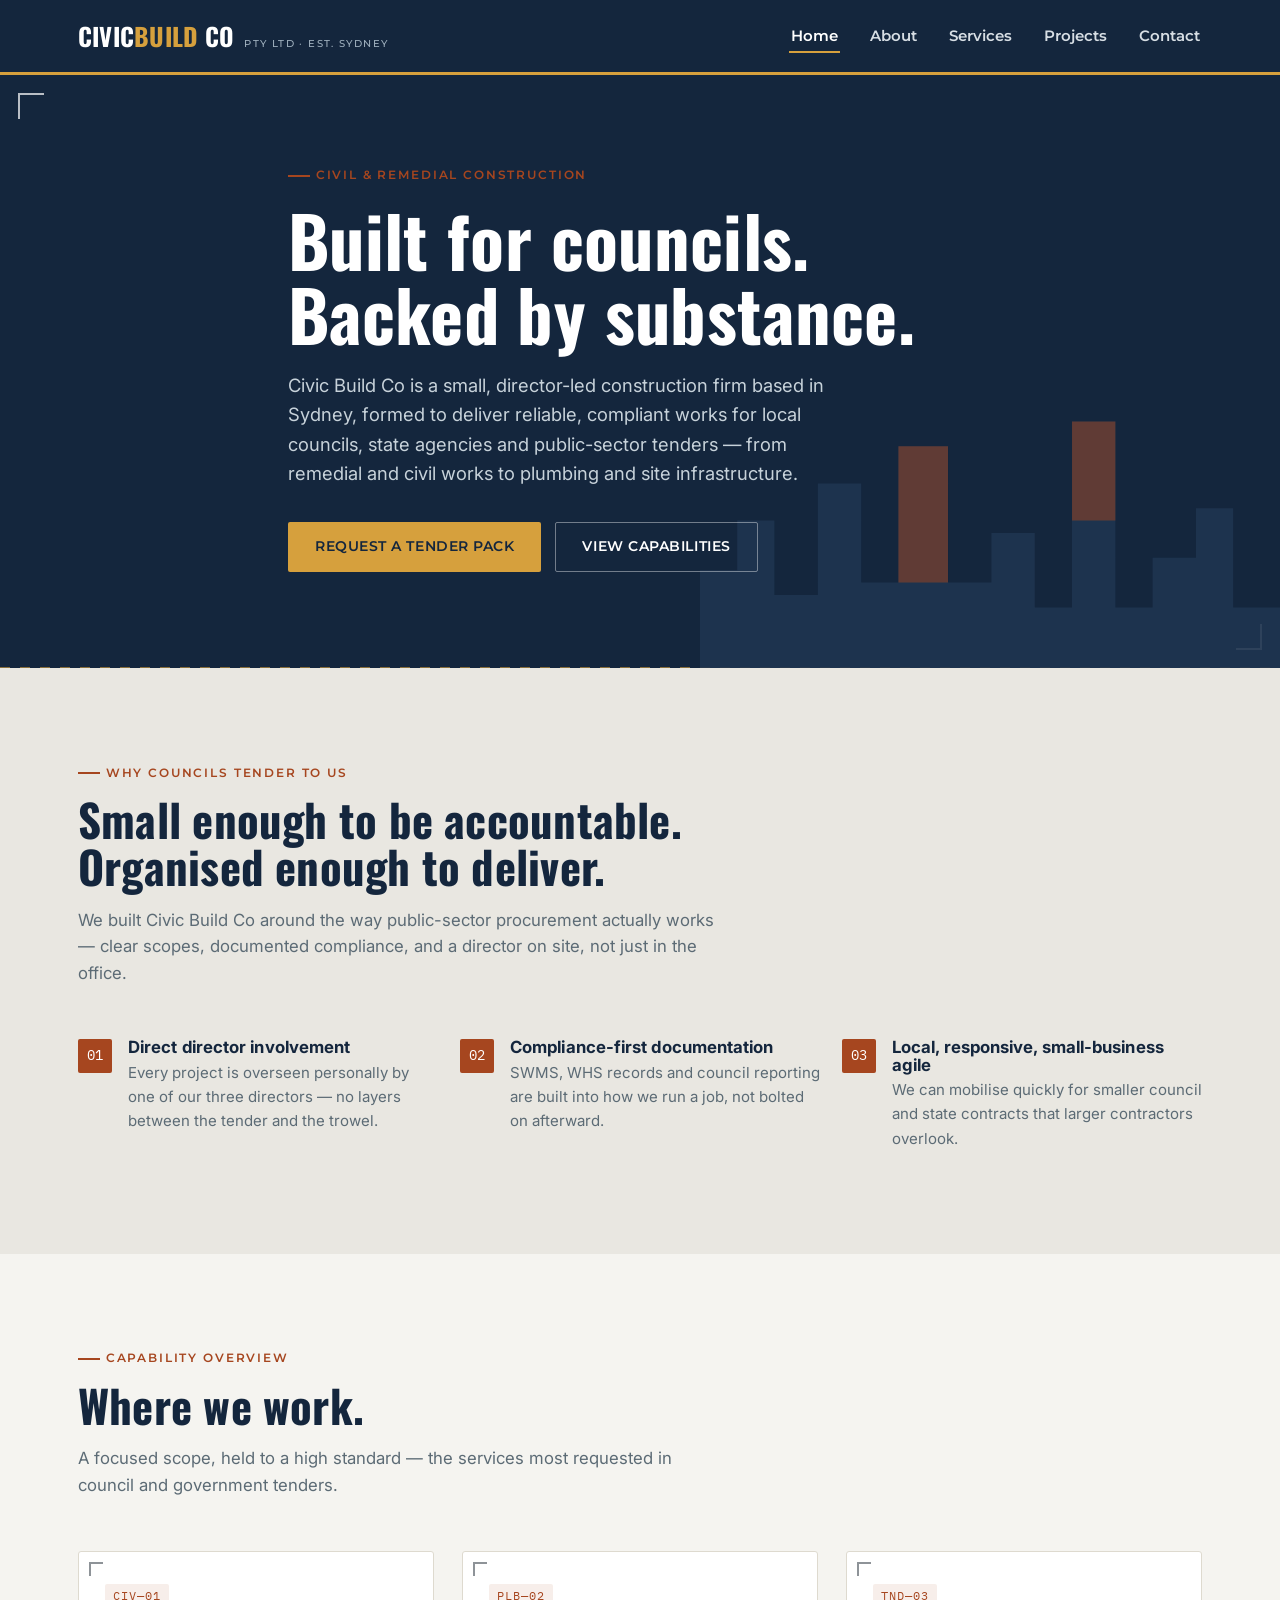
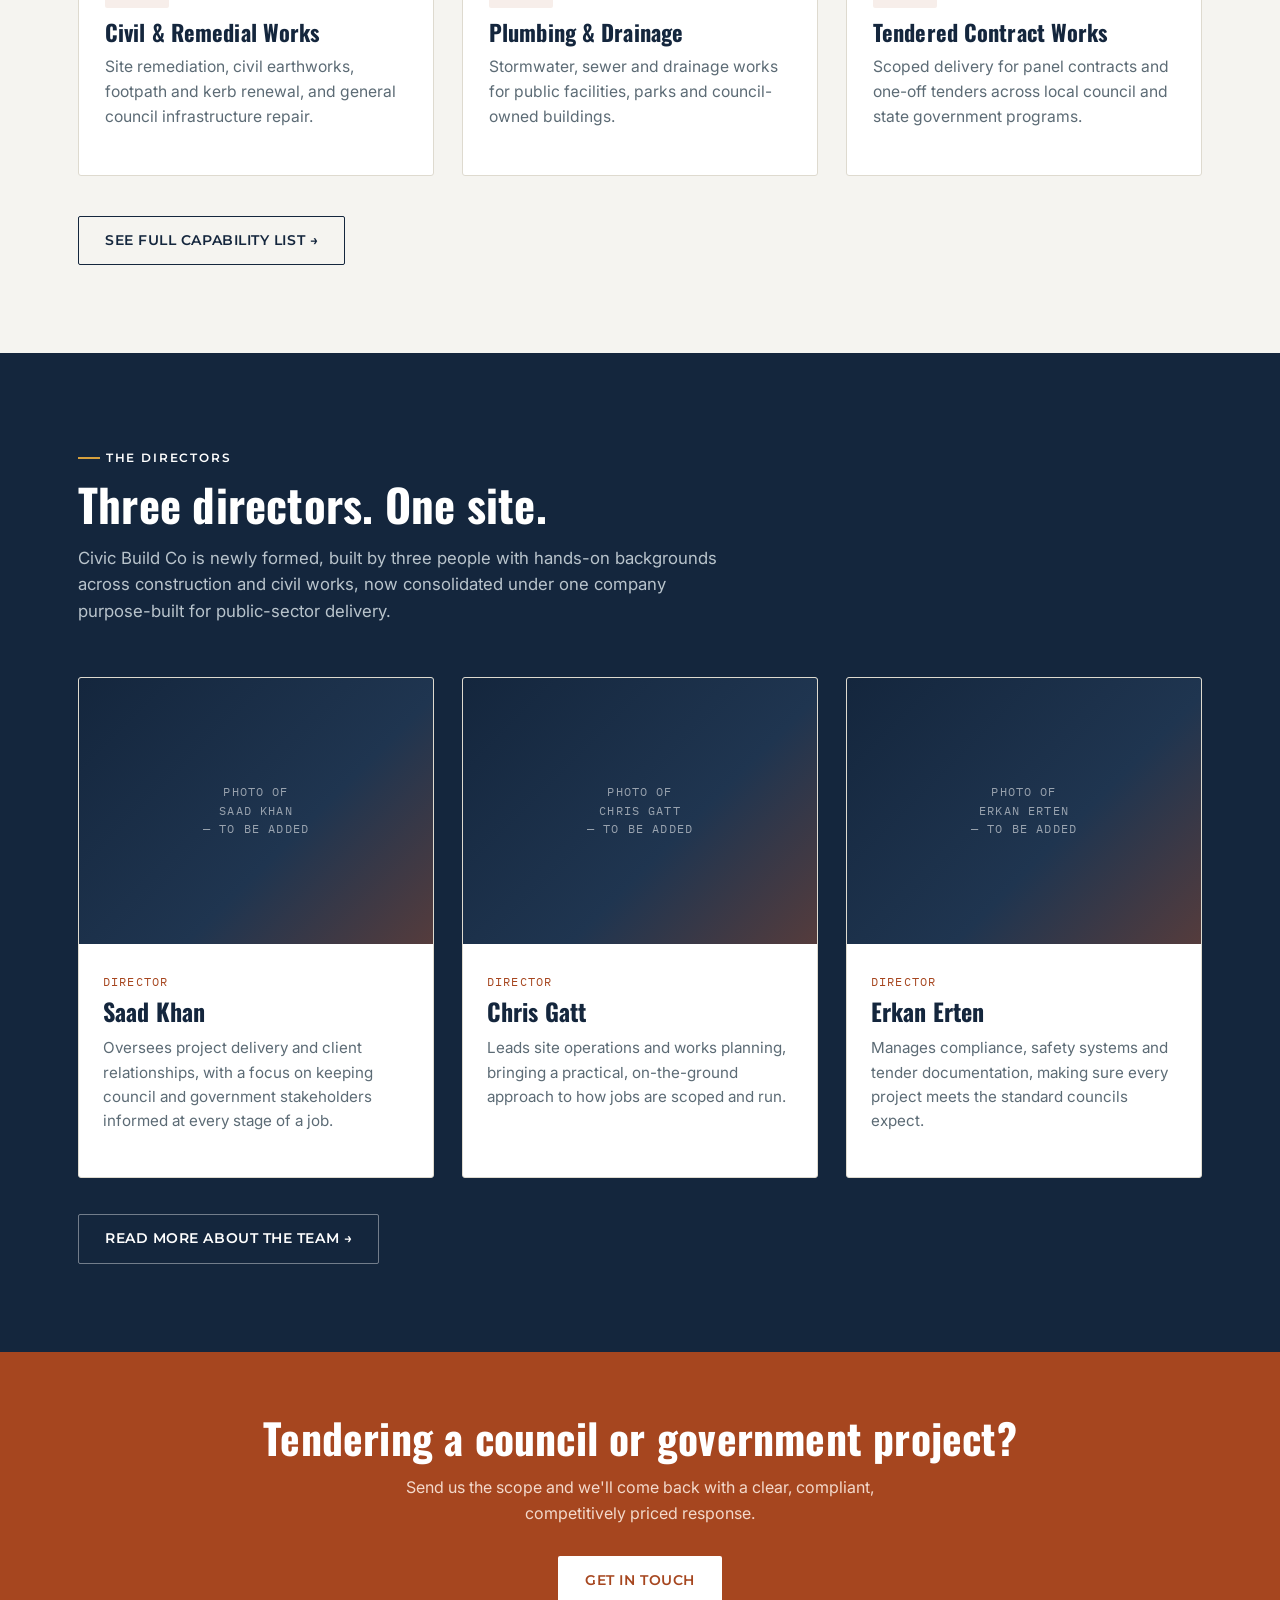
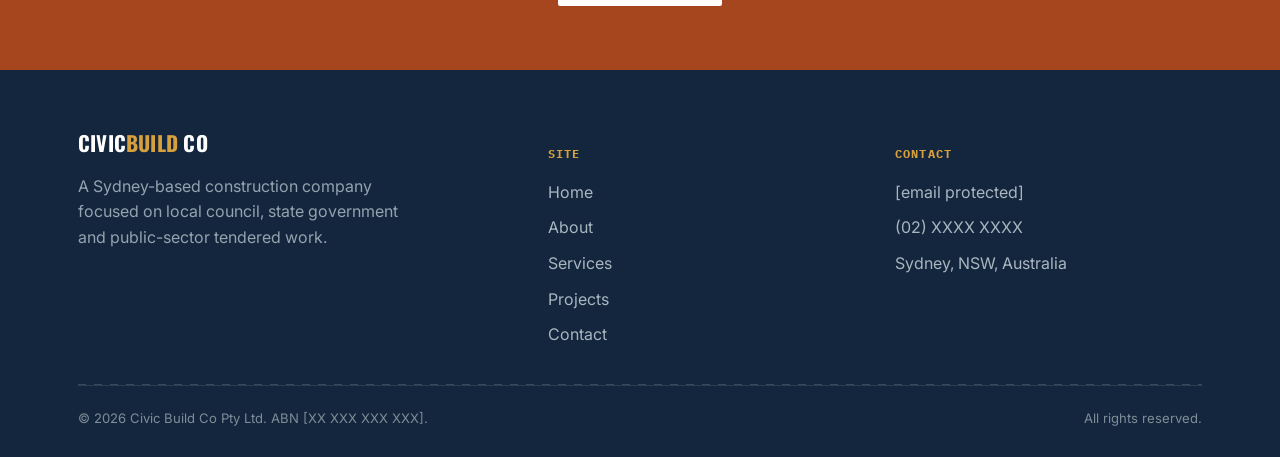
==== index.html @ bfa8e7fe "Add files via upload" ====
<!DOCTYPE html>
<html lang="en-AU">
<head>
<meta charset="UTF-8">
<meta name="viewport" content="width=device-width, initial-scale=1.0">
<title>Civic Build Co | Construction & Remedial Works for Local Councils</title>
<meta name="description" content="Civic Build Co Pty Ltd delivers construction, remedial and plumbing works for local councils, state government and public-sector tenders.">
<link rel="stylesheet" href="styles.css">
</head>
<body>
<a href="#main" class="skip-link">Skip to content</a>

<header class="site-header">
  <nav class="nav-inner">
    <a href="index.html" class="brand">
      <span class="brand-mark">CIVIC<span>BUILD</span> CO</span>
      <span class="brand-sub">Pty Ltd · Est. Sydney</span>
    </a>
    <button class="nav-toggle" aria-label="Toggle menu" aria-expanded="false">☰</button>
    <ul class="nav-links">
      <li><a href="index.html" class="active">Home</a></li>
      <li><a href="about.html">About</a></li>
      <li><a href="services.html">Services</a></li>
      <li><a href="projects.html">Projects</a></li>
      <li><a href="contact.html">Contact</a></li>
    </ul>
  </nav>
</header>

<main id="main">

  <section class="hero">
    <div class="regmark tl"></div>
    <div class="regmark br"></div>
    <svg class="skyline" viewBox="0 0 500 260" preserveAspectRatio="xMaxYMax meet" aria-hidden="true">
      <path d="M0,260 L0,180 L30,180 L30,140 L60,140 L60,200 L95,200 L95,110 L130,110 L130,190 L160,190 L160,80 L200,80 L200,190 L235,190 L235,150 L270,150 L270,210 L300,210 L300,60 L335,60 L335,210 L365,210 L365,170 L400,170 L400,130 L430,130 L430,210 L500,210 L500,260 Z"/>
      <path class="rust" d="M160,80 L200,80 L200,190 L160,190 Z"/>
      <path class="rust" d="M300,60 L335,60 L335,140 L300,140 Z"/>
    </svg>
    <div class="wrap hero-inner">
      <span class="eyebrow">Civil &amp; Remedial Construction</span>
      <h1>Built for councils.<br>Backed by substance.</h1>
      <p class="lede">Civic Build Co is a small, director-led construction firm based in Sydney, formed to deliver reliable, compliant works for local councils, state agencies and public-sector tenders — from remedial and civil works to plumbing and site infrastructure.</p>
      <div class="cta-row">
        <a href="contact.html" class="btn btn-amber">Request a tender pack</a>
        <a href="services.html" class="btn btn-outline">View capabilities</a>
      </div>
    </div>
  </section>

  <section>
    <div class="wrap">
      <div class="section-head">
        <span class="eyebrow">Why councils tender to us</span>
        <h2>Small enough to be accountable. Organised enough to deliver.</h2>
        <p>We built Civic Build Co around the way public-sector procurement actually works — clear scopes, documented compliance, and a director on site, not just in the office.</p>
      </div>
      <ul class="value-list grid grid-3" style="list-style:none;">
        <li>
          <span class="value-num">01</span>
          <div>
            <h4>Direct director involvement</h4>
            <p>Every project is overseen personally by one of our three directors — no layers between the tender and the trowel.</p>
          </div>
        </li>
        <li>
          <span class="value-num">02</span>
          <div>
            <h4>Compliance-first documentation</h4>
            <p>SWMS, WHS records and council reporting are built into how we run a job, not bolted on afterward.</p>
          </div>
        </li>
        <li>
          <span class="value-num">03</span>
          <div>
            <h4>Local, responsive, small-business agile</h4>
            <p>We can mobilise quickly for smaller council and state contracts that larger contractors overlook.</p>
          </div>
        </li>
      </ul>
    </div>
  </section>

  <section class="section-alt">
    <div class="wrap">
      <div class="section-head">
        <span class="eyebrow">Capability Overview</span>
        <h2>Where we work.</h2>
        <p>A focused scope, held to a high standard — the services most requested in council and government tenders.</p>
      </div>
      <div class="grid grid-3">
        <div class="card">
          <div class="regmark tl"></div>
          <span class="spec-tag">CIV—01</span>
          <h3>Civil &amp; Remedial Works</h3>
          <p>Site remediation, civil earthworks, footpath and kerb renewal, and general council infrastructure repair.</p>
        </div>
        <div class="card">
          <div class="regmark tl"></div>
          <span class="spec-tag">PLB—02</span>
          <h3>Plumbing &amp; Drainage</h3>
          <p>Stormwater, sewer and drainage works for public facilities, parks and council-owned buildings.</p>
        </div>
        <div class="card">
          <div class="regmark tl"></div>
          <span class="spec-tag">TND—03</span>
          <h3>Tendered Contract Works</h3>
          <p>Scoped delivery for panel contracts and one-off tenders across local council and state government programs.</p>
        </div>
      </div>
      <div style="margin-top:40px;">
        <a href="services.html" class="btn btn-ink">See full capability list →</a>
      </div>
    </div>
  </section>

  <section class="section-ink">
    <div class="wrap">
      <div class="section-head">
        <span class="eyebrow">The Directors</span>
        <h2>Three directors. One site.</h2>
        <p>Civic Build Co is newly formed, built by three people with hands-on backgrounds across construction and civil works, now consolidated under one company purpose-built for public-sector delivery.</p>
      </div>
      <div class="grid grid-3">
        <div class="director">
          <div class="director-photo">Photo of<br>Saad Khan<br>— to be added</div>
          <div class="director-body">
            <span class="role">Director</span>
            <h3>Saad Khan</h3>
            <p>Oversees project delivery and client relationships, with a focus on keeping council and government stakeholders informed at every stage of a job.</p>
          </div>
        </div>
        <div class="director">
          <div class="director-photo">Photo of<br>Chris Gatt<br>— to be added</div>
          <div class="director-body">
            <span class="role">Director</span>
            <h3>Chris Gatt</h3>
            <p>Leads site operations and works planning, bringing a practical, on-the-ground approach to how jobs are scoped and run.</p>
          </div>
        </div>
        <div class="director">
          <div class="director-photo">Photo of<br>Erkan Erten<br>— to be added</div>
          <div class="director-body">
            <span class="role">Director</span>
            <h3>Erkan Erten</h3>
            <p>Manages compliance, safety systems and tender documentation, making sure every project meets the standard councils expect.</p>
          </div>
        </div>
      </div>
      <div style="margin-top:36px;">
        <a href="about.html" class="btn btn-outline">Read more about the team →</a>
      </div>
    </div>
  </section>

  <section class="cta-band">
    <div class="wrap">
      <h2>Tendering a council or government project?</h2>
      <p>Send us the scope and we'll come back with a clear, compliant, competitively priced response.</p>
      <div class="cta-row">
        <a href="contact.html" class="btn btn-amber" style="background:var(--white); color:var(--rust);">Get in touch</a>
      </div>
    </div>
  </section>

</main>

<footer>
  <div class="wrap">
    <div class="footer-grid">
      <div>
        <span class="brand-mark" style="font-size:1.3rem;">CIVIC<span>BUILD</span> CO</span>
        <p style="margin-top:14px; max-width:320px; color:#93A3AF;">A Sydney-based construction company focused on local council, state government and public-sector tendered work.</p>
      </div>
      <div>
        <h5>Site</h5>
        <ul>
          <li><a href="index.html">Home</a></li>
          <li><a href="about.html">About</a></li>
          <li><a href="services.html">Services</a></li>
          <li><a href="projects.html">Projects</a></li>
          <li><a href="contact.html">Contact</a></li>
        </ul>
      </div>
      <div>
        <h5>Contact</h5>
        <ul>
          <li>[email protected]</li>
          <li>(02) XXXX XXXX</li>
          <li>Sydney, NSW, Australia</li>
        </ul>
      </div>
    </div>
    <hr class="dashline">
    <div class="footer-bottom">
      <span>© 2026 Civic Build Co Pty Ltd. ABN [XX XXX XXX XXX].</span>
      <span>All rights reserved.</span>
    </div>
  </div>
</footer>

<script src="script.js"></script>
</body>
</html>
---- styles.css ----
/* ============================================================
   CIVIC BUILD CO — Design tokens
   Palette: Ink Navy / Concrete / Brick Rust / Survey Amber / Steel
   Display: Oswald (condensed, industrial, civic-signage feel)
   Nav / labels: Montserrat (geometric structure for wayfinding elements)
   Body: Inter (clean, highly legible for long-form council/tender copy)
   Utility: IBM Plex Mono (spec / tender reference codes)
   ============================================================ */

@import url('https://fonts.googleapis.com/css2?family=Oswald:wght@500;600;700&family=Montserrat:wght@500;600;700&family=Inter:wght@400;500;600&family=IBM+Plex+Mono:wght@500;600&display=swap');

:root{
  --ink:        #14263D;   /* primary navy - nav, headers, footer */
  --ink-2:      #1F3550;   /* lighter navy for panels */
  --concrete:   #E9E7E1;   /* page background - warm grey concrete */
  --concrete-2: #F5F4F0;   /* card background, lighter */
  --rust:       #A6461F;   /* brick / heritage accent */
  --amber:      #D6A03D;   /* survey amber - CTA / highlight */
  --steel:      #5C6B75;   /* secondary text, rules */
  --charcoal:   #1F2A33;   /* body text */
  --white:      #FFFFFF;

  --display: 'Oswald', sans-serif;
  --label:   'Montserrat', sans-serif;
  --body:    'Inter', sans-serif;
  --mono:    'IBM Plex Mono', monospace;

  --max: 1180px;
}

*{ box-sizing: border-box; }
html{ scroll-behavior: smooth; }

body{
  margin:0;
  background: var(--concrete);
  color: var(--charcoal);
  font-family: var(--body);
  font-size: 16px;
  line-height: 1.6;
  -webkit-font-smoothing: antialiased;
}

img{ max-width:100%; display:block; }
a{ color: inherit; text-decoration:none; }

h1,h2,h3,h4{
  font-family: var(--display);
  font-weight: 700;
  letter-spacing: 0.005em;
  line-height: 1.05;
  margin: 0;
  color: var(--ink);
}

.eyebrow{
  font-family: var(--label);
  font-weight: 600;
  font-size: 0.72rem;
  letter-spacing: 0.16em;
  text-transform: uppercase;
  color: var(--rust);
  display: inline-flex;
  align-items: center;
  gap: 0.5em;
}
.eyebrow::before{
  content:"";
  width: 22px;
  height: 2px;
  background: var(--rust);
  display:inline-block;
}

.wrap{
  max-width: var(--max);
  margin: 0 auto;
  padding: 0 28px;
}

/* ---------- header / nav ---------- */
.site-header{
  background: var(--ink);
  position: sticky;
  top: 0;
  z-index: 50;
  border-bottom: 3px solid var(--amber);
}
.nav-inner{
  max-width: var(--max);
  margin: 0 auto;
  padding: 16px 28px;
  display:flex;
  align-items:center;
  justify-content:space-between;
  gap: 20px;
}
.brand{
  display:flex;
  align-items:baseline;
  gap: 10px;
  color: var(--white);
}
.brand-mark{
  font-family: var(--display);
  font-weight: 700;
  font-size: 1.55rem;
  letter-spacing: 0.01em;
  color: var(--white);
}
.brand-mark span{ color: var(--amber); }
.brand-sub{
  font-family: var(--label);
  font-weight: 500;
  font-size: 0.62rem;
  letter-spacing: 0.14em;
  text-transform: uppercase;
  color: #9FB0BE;
  display:none;
}
@media (min-width: 640px){ .brand-sub{ display:inline; } }

.nav-links{
  display:flex;
  gap: 28px;
  list-style:none;
  margin:0; padding:0;
}
.nav-links a{
  font-family: var(--label);
  color: #D7DEE4;
  font-weight: 600;
  font-size: 0.92rem;
  padding: 6px 2px;
  border-bottom: 2px solid transparent;
  transition: color .15s ease, border-color .15s ease;
}
.nav-links a:hover, .nav-links a.active{
  color: var(--white);
  border-bottom-color: var(--amber);
}
.nav-toggle{ display:none; }

@media (max-width: 760px){
  .nav-links{
    position:absolute;
    top: 100%; left:0; right:0;
    background: var(--ink);
    flex-direction:column;
    padding: 8px 28px 20px;
    gap: 14px;
    display:none;
    border-bottom: 3px solid var(--amber);
  }
  .nav-links.open{ display:flex; }
  .nav-toggle{
    display:inline-flex;
    background:none;
    border: 1px solid #3A5066;
    color: var(--white);
    padding: 8px 12px;
    font-size: 1.1rem;
    cursor:pointer;
    border-radius: 3px;
  }
}

/* ---------- hero ---------- */
.hero{
  position:relative;
  background: var(--ink);
  color: var(--white);
  overflow:hidden;
  padding: 84px 0 96px;
}
.hero::after{
  /* dashed survey line motif */
  content:"";
  position:absolute;
  left:0; right:0; bottom:0;
  height: 1px;
  background-image: linear-gradient(90deg, rgba(214,160,61,0.6) 0 10px, transparent 10px 20px);
  background-size: 20px 1px;
}
.hero-inner{
  position:relative;
  z-index:2;
  max-width: 760px;
}
.hero h1{
  color: var(--white);
  font-size: clamp(2.6rem, 6vw, 4.4rem);
  margin-top: 18px;
}
.hero p.lede{
  font-size: 1.15rem;
  color: #C7D2DA;
  max-width: 560px;
  margin-top: 20px;
}
.hero .cta-row{
  display:flex;
  gap:14px;
  flex-wrap:wrap;
  margin-top: 34px;
}

/* skyline silhouette graphic */
.skyline{
  position:absolute;
  right: -40px; bottom: -1px;
  opacity: 0.9;
  width: min(52vw, 620px);
  z-index:1;
}
.skyline path{ fill: var(--ink-2); }
.skyline .rust{ fill: var(--rust); opacity:0.55; }

/* corner registration marks - signature element */
.regmark{
  position:absolute;
  width: 26px; height:26px;
  border-color: var(--amber);
  opacity:0.7;
}
.regmark.tl{ top:18px; left:18px; border-top:2px solid; border-left:2px solid; }
.regmark.br{ bottom:18px; right:18px; border-bottom:2px solid; border-right:2px solid; }

/* ---------- buttons ---------- */
.btn{
  display:inline-flex;
  align-items:center;
  gap:8px;
  padding: 13px 26px;
  font-family: var(--label);
  font-weight: 600;
  font-size: 0.85rem;
  letter-spacing: 0.04em;
  text-transform: uppercase;
  border-radius: 2px;
  border: 1px solid transparent;
  cursor:pointer;
  transition: transform .12s ease, background .15s ease, color .15s ease;
}
.btn:hover{ transform: translateY(-1px); }
.btn-amber{ background: var(--amber); color: var(--ink); font-weight:600; }
.btn-amber:hover{ background:#E4B155; }
.btn-outline{ border-color: rgba(255,255,255,0.4); color: var(--white); }
.btn-outline:hover{ border-color: var(--white); }
.btn-ink{ border-color: var(--ink); color: var(--ink); }
.btn-ink:hover{ background: var(--ink); color: var(--white); }

/* ---------- sections ---------- */
section{ padding: 88px 0; position:relative; }
.section-alt{ background: var(--concrete-2); }
.section-ink{ background: var(--ink); color: var(--white); }
.section-ink h2, .section-ink .eyebrow{ color: var(--white); }
.section-ink .eyebrow::before{ background: var(--amber); }

.section-head{ max-width: 640px; margin-bottom: 52px; }
.section-head h2{ font-size: clamp(2rem, 4vw, 2.8rem); margin-top: 14px; }
.section-head p{ color: var(--steel); margin-top: 16px; font-size: 1.05rem; }
.section-ink .section-head p{ color: #B9C4CC; }

/* spec tag - mono reference code, used because services genuinely map to tender/spec codes */
.spec-tag{
  font-family: var(--mono);
  font-size: 0.72rem;
  color: var(--rust);
  letter-spacing: 0.08em;
  background: rgba(166,70,31,0.09);
  padding: 3px 8px;
  border-radius: 2px;
  display:inline-block;
}
.section-ink .spec-tag{ background: rgba(214,160,61,0.14); color: var(--amber); }

/* grid */
.grid{ display:grid; gap: 28px; }
.grid-3{ grid-template-columns: repeat(3, 1fr); }
.grid-2{ grid-template-columns: repeat(2, 1fr); }
@media (max-width: 900px){ .grid-3{ grid-template-columns: 1fr 1fr; } }
@media (max-width: 640px){ .grid-3, .grid-2{ grid-template-columns: 1fr; } }

.card{
  background: var(--white);
  border: 1px solid #DEDACF;
  padding: 30px 26px;
  border-radius: 3px;
  position:relative;
}
.card h3{ font-size: 1.4rem; margin-top:12px; }
.card p{ color: var(--steel); margin-top:10px; font-size: 0.98rem; }
.card .regmark{ width:14px; height:14px; opacity:0.5; }
.card .regmark.tl{ top:10px; left:10px; }

/* directors */
.director{
  background: var(--white);
  border: 1px solid #DEDACF;
  padding: 0;
  overflow:hidden;
  border-radius: 3px;
}
.director-photo{
  aspect-ratio: 4/3;
  background: linear-gradient(135deg, var(--ink) 0%, var(--ink-2) 60%, var(--rust) 160%);
  display:flex;
  align-items:center;
  justify-content:center;
  color: rgba(255,255,255,0.55);
  font-family: var(--mono);
  font-size: 0.72rem;
  letter-spacing:0.1em;
  text-transform:uppercase;
  text-align:center;
  padding: 20px;
}
.director-body{ padding: 24px 24px 28px; }
.director-body .role{
  font-family: var(--mono);
  font-size: 0.72rem;
  letter-spacing:0.1em;
  text-transform:uppercase;
  color: var(--rust);
}
.director-body h3{ margin-top: 6px; font-size: 1.5rem; }
.director-body p{ color: var(--steel); margin-top:12px; font-size: 0.95rem; }

/* project placeholder frames */
.project-frame{
  aspect-ratio: 4/3;
  background: repeating-linear-gradient(135deg, #DAD6CB 0 2px, var(--concrete-2) 2px 14px);
  border: 1px dashed var(--steel);
  display:flex;
  flex-direction:column;
  align-items:center;
  justify-content:center;
  gap:6px;
  color: var(--steel);
  font-family: var(--mono);
  font-size: 0.72rem;
  letter-spacing:0.08em;
  text-transform:uppercase;
  text-align:center;
  padding: 16px;
}

/* divider with dashed survey line */
.dashline{
  border:0;
  height:1px;
  background-image: linear-gradient(90deg, rgba(92,107,117,0.5) 0 8px, transparent 8px 16px);
  background-size: 16px 1px;
  margin: 0;
}

/* value list */
.value-list{ list-style:none; margin:0; padding:0; display:grid; gap:22px; }
.value-list li{ display:flex; gap:16px; align-items:flex-start; }
.value-num{
  font-family: var(--mono);
  font-size: 0.85rem;
  color: var(--white);
  background: var(--rust);
  min-width: 34px; height:34px;
  border-radius: 2px;
  display:flex; align-items:center; justify-content:center;
  flex-shrink:0;
}
.value-list h4{ font-family: var(--body); font-weight:700; font-size:1.05rem; }
.value-list p{ color: var(--steel); font-size:0.94rem; margin-top:4px; }

/* CTA band */
.cta-band{
  background: var(--rust);
  color: var(--white);
  padding: 64px 0;
  text-align:center;
}
.cta-band h2{ color: var(--white); font-size: clamp(1.8rem, 4vw, 2.6rem); }
.cta-band p{ color: #F3D9CB; max-width: 560px; margin: 16px auto 0; }
.cta-band .cta-row{ justify-content:center; margin-top: 30px; }

/* forms */
.form-grid{ display:grid; gap:18px; grid-template-columns: 1fr 1fr; }
.form-grid .full{ grid-column: 1 / -1; }
@media (max-width:640px){ .form-grid{ grid-template-columns: 1fr; } }
label{
  font-family: var(--mono);
  font-size: 0.72rem;
  letter-spacing:0.08em;
  text-transform:uppercase;
  color: var(--steel);
  display:block;
  margin-bottom:8px;
}
input, textarea, select{
  width:100%;
  padding: 12px 14px;
  border: 1px solid #C9C4B6;
  background: var(--white);
  font-family: var(--body);
  font-size: 0.98rem;
  color: var(--charcoal);
  border-radius: 2px;
}
input:focus, textarea:focus, select:focus{
  outline: 2px solid var(--amber);
  outline-offset: 1px;
}
textarea{ resize: vertical; min-height: 130px; }

/* contact info blocks */
.info-block{ display:flex; gap:16px; align-items:flex-start; padding: 18px 0; }
.info-block + .info-block{ border-top: 1px solid #DEDACF; }
.info-block .label{ font-family:var(--mono); font-size:0.7rem; text-transform:uppercase; letter-spacing:0.08em; color:var(--rust); min-width:120px; }

/* footer */
footer{
  background: var(--ink);
  color: #A9B6C0;
  padding: 56px 0 28px;
}
.footer-grid{
  display:grid;
  grid-template-columns: 1.4fr 1fr 1fr;
  gap: 40px;
  padding-bottom: 36px;
}
@media (max-width:760px){ .footer-grid{ grid-template-columns: 1fr; gap:28px; } }
footer h5{
  font-family: var(--mono);
  font-size: 0.72rem;
  letter-spacing:0.1em;
  text-transform:uppercase;
  color: var(--amber);
  margin-bottom: 16px;
}
footer ul{ list-style:none; margin:0; padding:0; display:grid; gap:10px; }
footer a:hover{ color: var(--white); }
.footer-bottom{
  border-top: 1px solid #2A3E54;
  padding-top: 22px;
  display:flex;
  justify-content:space-between;
  flex-wrap:wrap;
  gap:10px;
  font-size: 0.82rem;
  color: #7E8D98;
}

/* skip link for accessibility */
.skip-link{
  position:absolute; left:-999px; top:auto;
  background:var(--amber); color:var(--ink); padding:10px 16px; z-index:100;
}
.skip-link:focus{ left: 12px; top:12px; }

@media (prefers-reduced-motion: reduce){
  *{ scroll-behavior: auto !important; transition:none !important; }
}
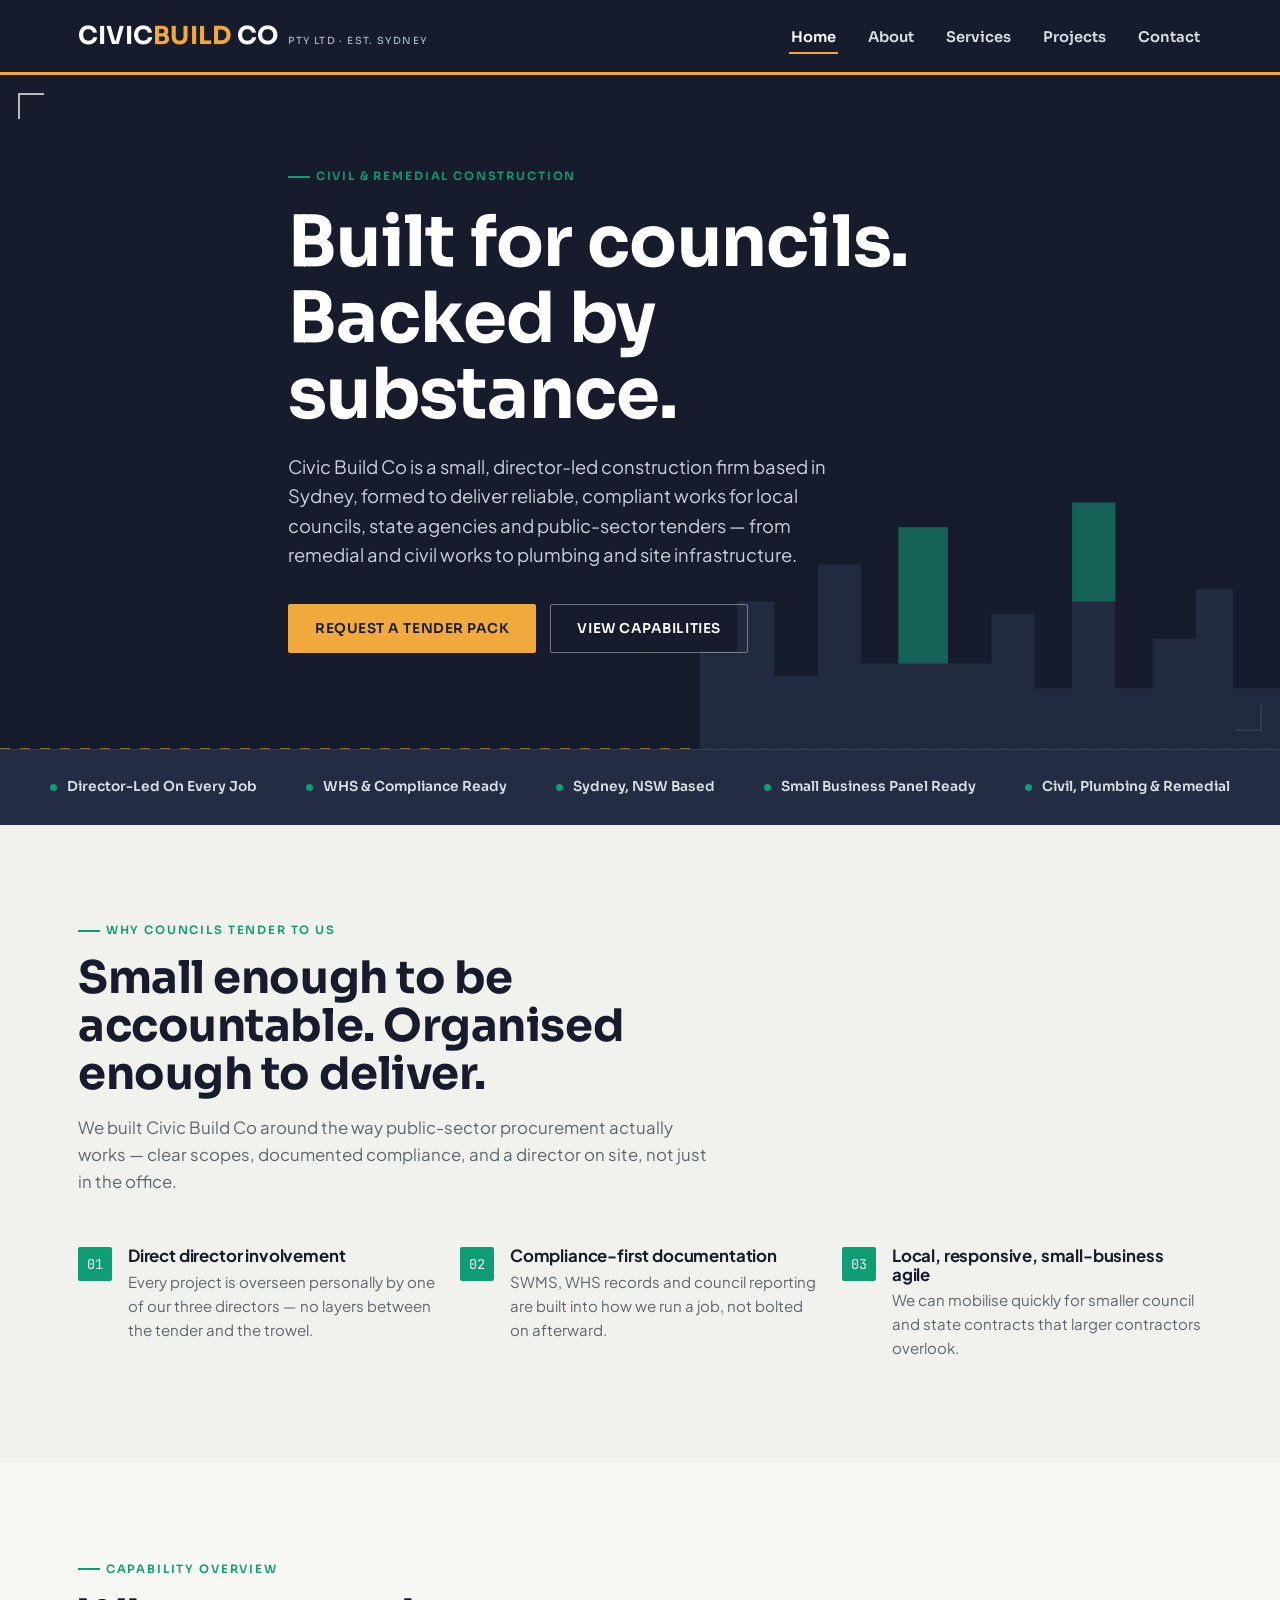
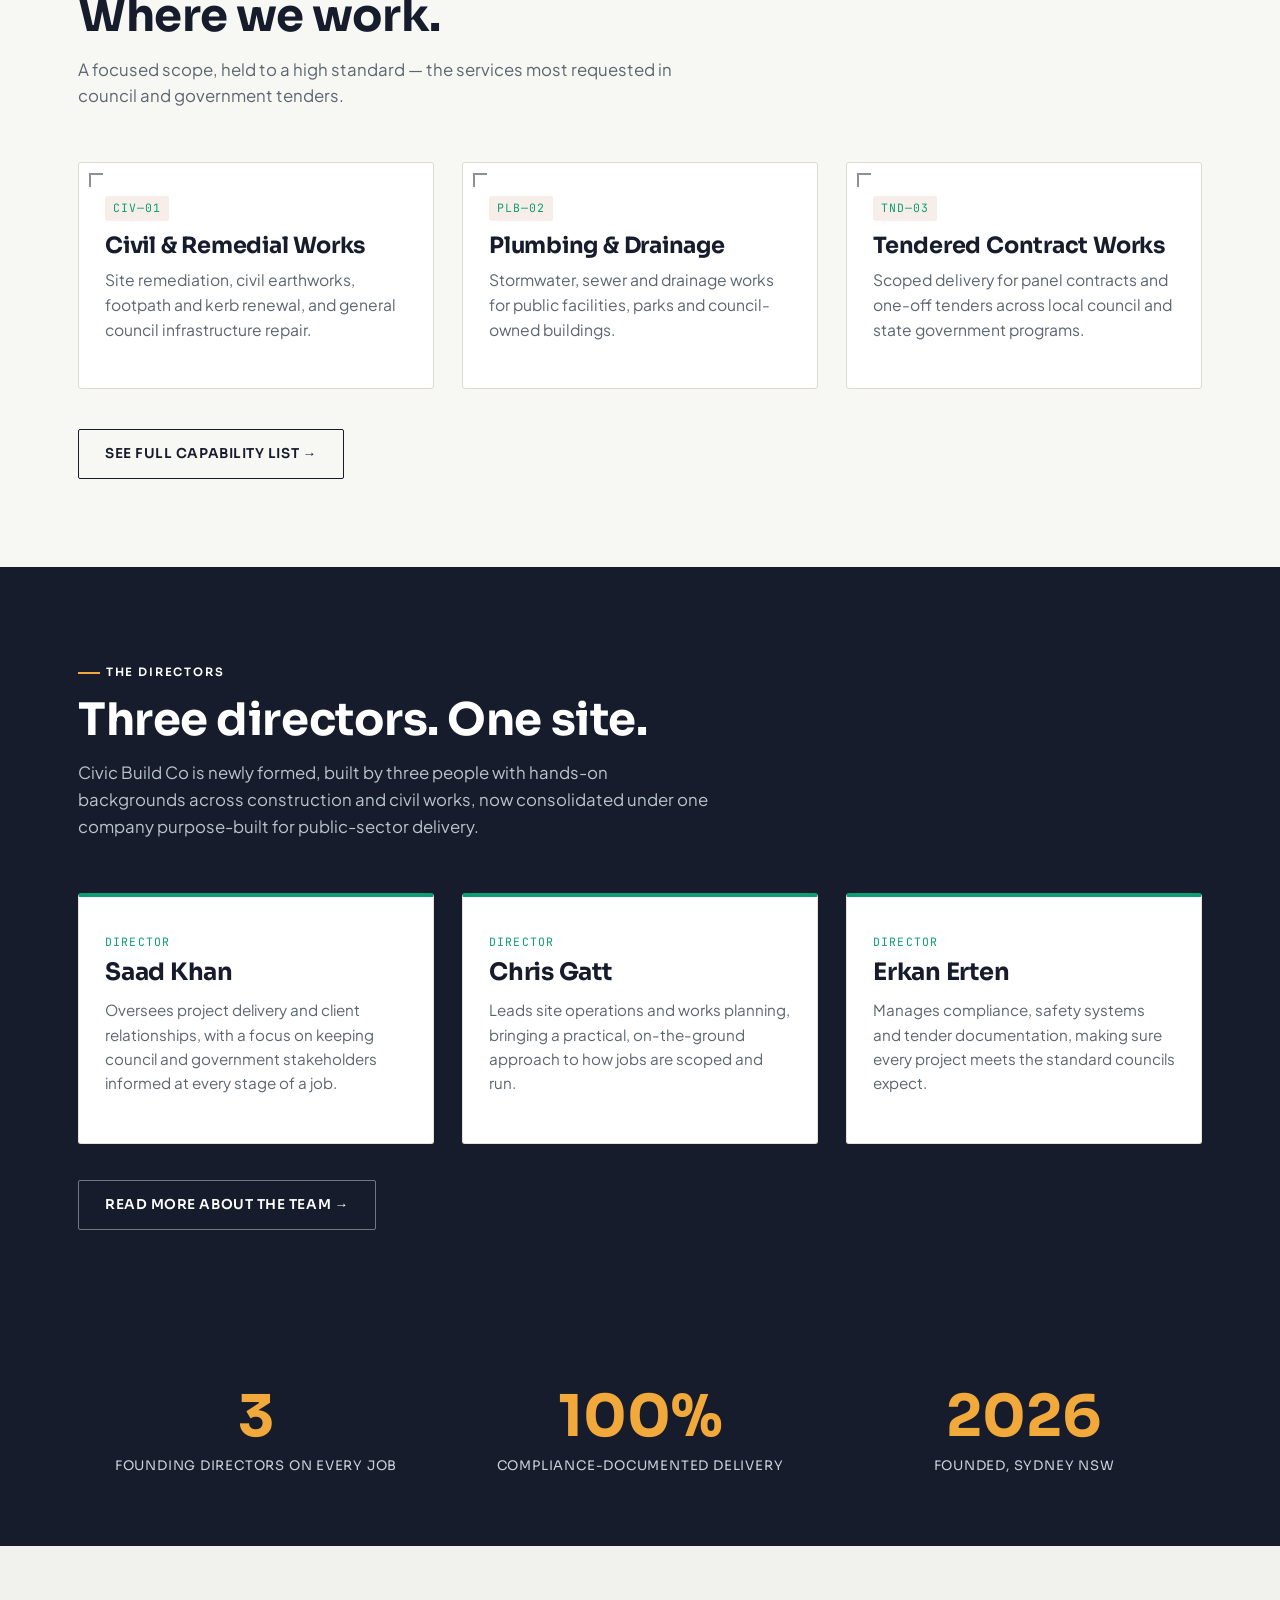
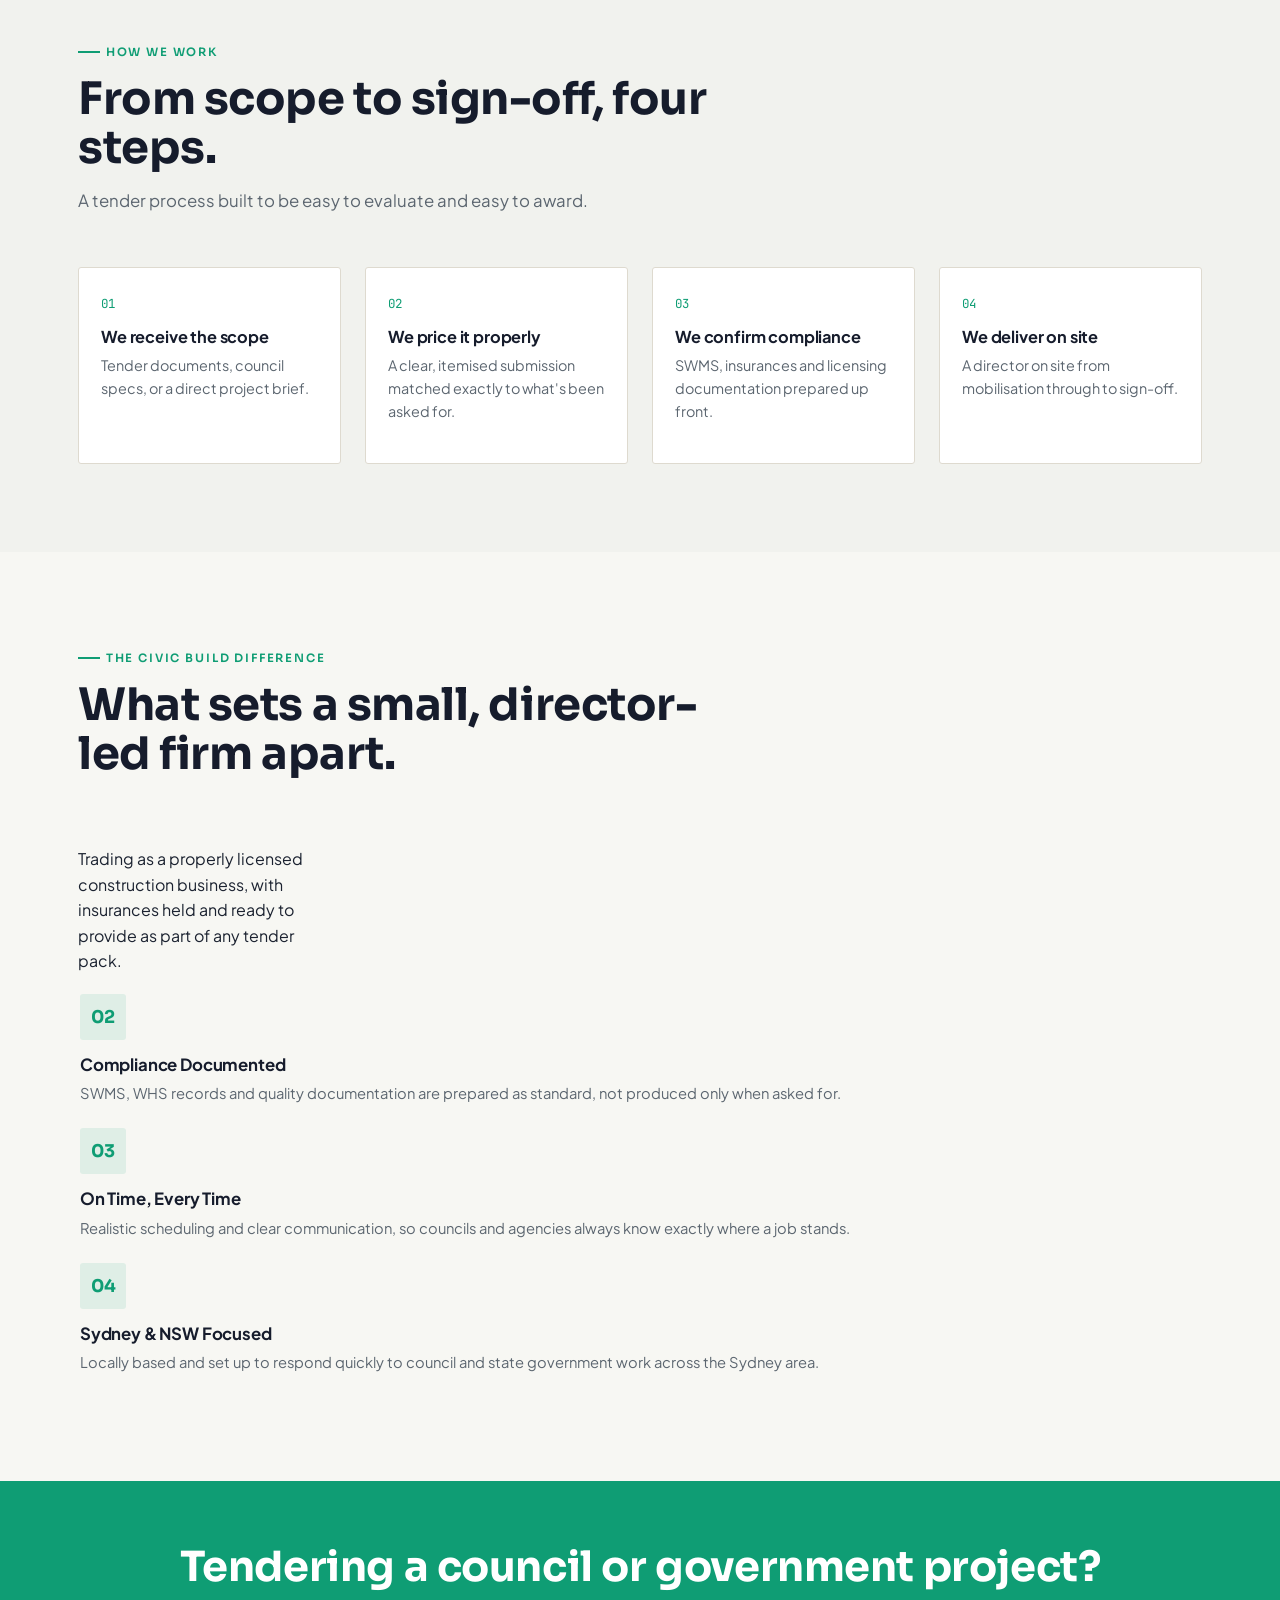
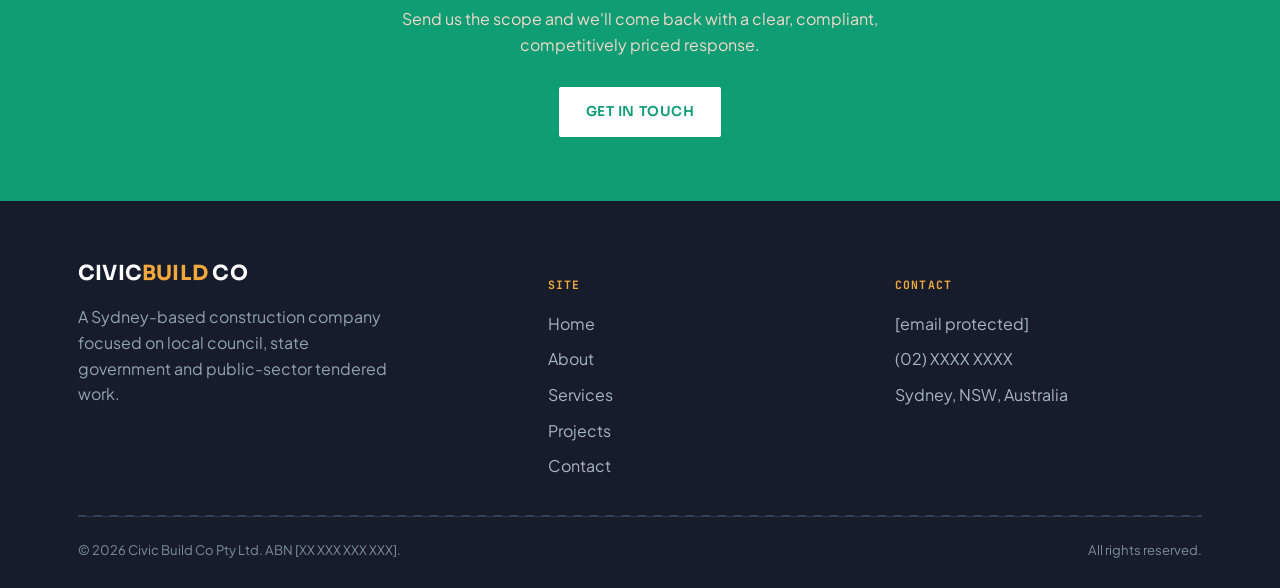
==== commit 9a9c9488: "Add files via upload" ====
--- a/index.html
+++ b/index.html
@@ -6,6 +6,7 @@
 <title>Civic Build Co | Construction & Remedial Works for Local Councils</title>
 <meta name="description" content="Civic Build Co Pty Ltd delivers construction, remedial and plumbing works for local councils, state government and public-sector tenders.">
 <link rel="stylesheet" href="styles.css">
+<noscript><style>.grid > *, .section-head, .cta-band .wrap, .info-block{opacity:1 !important; transform:none !important;}</style></noscript>
 </head>
 <body>
 <a href="#main" class="skip-link">Skip to content</a>
@@ -48,6 +49,16 @@
     </div>
   </section>
 
+  <div class="trust-strip">
+    <div class="wrap trust-row">
+      <span class="trust-item"><span class="dot"></span>Director-Led On Every Job</span>
+      <span class="trust-item"><span class="dot"></span>WHS &amp; Compliance Ready</span>
+      <span class="trust-item"><span class="dot"></span>Sydney, NSW Based</span>
+      <span class="trust-item"><span class="dot"></span>Small Business Panel Ready</span>
+      <span class="trust-item"><span class="dot"></span>Civil, Plumbing &amp; Remedial</span>
+    </div>
+  </div>
+
   <section>
     <div class="wrap">
       <div class="section-head">
@@ -123,7 +134,6 @@
       </div>
       <div class="grid grid-3">
         <div class="director">
-          <div class="director-photo">Photo of<br>Saad Khan<br>— to be added</div>
           <div class="director-body">
             <span class="role">Director</span>
             <h3>Saad Khan</h3>
@@ -131,7 +141,6 @@
           </div>
         </div>
         <div class="director">
-          <div class="director-photo">Photo of<br>Chris Gatt<br>— to be added</div>
           <div class="director-body">
             <span class="role">Director</span>
             <h3>Chris Gatt</h3>
@@ -139,7 +148,6 @@
           </div>
         </div>
         <div class="director">
-          <div class="director-photo">Photo of<br>Erkan Erten<br>— to be added</div>
           <div class="director-body">
             <span class="role">Director</span>
             <h3>Erkan Erten</h3>
@@ -149,6 +157,81 @@
       </div>
       <div style="margin-top:36px;">
         <a href="about.html" class="btn btn-outline">Read more about the team →</a>
+      </div>
+    </div>
+  </section>
+
+  <section class="section-ink" style="padding: 64px 0;">
+    <div class="wrap">
+      <div class="stat-row">
+        <div class="stat-card">
+          <div class="stat-number" data-count-to="3" data-suffix="">0</div>
+          <div class="stat-label">Founding Directors On Every Job</div>
+        </div>
+        <div class="stat-card">
+          <div class="stat-number" data-count-to="100" data-suffix="%">0%</div>
+          <div class="stat-label">Compliance-Documented Delivery</div>
+        </div>
+        <div class="stat-card">
+          <div class="stat-number" data-count-to="2026" data-suffix="">0</div>
+          <div class="stat-label">Founded, Sydney NSW</div>
+        </div>
+      </div>
+    </div>
+  </section>
+
+  <section>
+    <div class="wrap">
+      <div class="section-head">
+        <span class="eyebrow">How We Work</span>
+        <h2>From scope to sign-off, four steps.</h2>
+        <p>A tender process built to be easy to evaluate and easy to award.</p>
+      </div>
+      <div class="step-row">
+        <div class="step-card">
+          <h4>We receive the scope</h4>
+          <p>Tender documents, council specs, or a direct project brief.</p>
+        </div>
+        <div class="step-card">
+          <h4>We price it properly</h4>
+          <p>A clear, itemised submission matched exactly to what's been asked for.</p>
+        </div>
+        <div class="step-card">
+          <h4>We confirm compliance</h4>
+          <p>SWMS, insurances and licensing documentation prepared up front.</p>
+        </div>
+        <div class="step-card">
+          <h4>We deliver on site</h4>
+          <p>A director on site from mobilisation through to sign-off.</p>
+        </div>
+      </div>
+    </div>
+  </section>
+
+  <section class="section-alt">
+    <div class="wrap">
+      <div class="section-head">
+        <span class="eyebrow">The Civic Build Difference</span>
+        <h2>What sets a small, director-led firm apart.</h2>
+      </div>
+      <div class="difference-grid grid">
+          <p>Trading as a properly licensed construction business, with insurances held and ready to provide as part of any tender pack.</p>
+        </div>
+        <div class="difference-card">
+          <div class="icon">02</div>
+          <h4>Compliance Documented</h4>
+          <p>SWMS, WHS records and quality documentation are prepared as standard, not produced only when asked for.</p>
+        </div>
+        <div class="difference-card">
+          <div class="icon">03</div>
+          <h4>On Time, Every Time</h4>
+          <p>Realistic scheduling and clear communication, so councils and agencies always know exactly where a job stands.</p>
+        </div>
+        <div class="difference-card">
+          <div class="icon">04</div>
+          <h4>Sydney &amp; NSW Focused</h4>
+          <p>Locally based and set up to respond quickly to council and state government work across the Sydney area.</p>
+        </div>
       </div>
     </div>
   </section>
--- a/styles.css
+++ b/styles.css
@@ -1,29 +1,28 @@
 /* ============================================================
    CIVIC BUILD CO — Design tokens
-   Palette: Ink Navy / Concrete / Brick Rust / Survey Amber / Steel
-   Display: Oswald (condensed, industrial, civic-signage feel)
-   Nav / labels: Montserrat (geometric structure for wayfinding elements)
-   Body: Inter (clean, highly legible for long-form council/tender copy)
-   Utility: IBM Plex Mono (spec / tender reference codes)
+   Palette: Deep Indigo-Charcoal / Cool Concrete / Emerald / Amber / Steel
+   Display: Sora (contemporary geometric sans, confident headlines)
+   Body: Plus Jakarta Sans (warm, modern, highly legible)
+   Utility: JetBrains Mono (spec / tender reference codes)
    ============================================================ */
 
-@import url('https://fonts.googleapis.com/css2?family=Oswald:wght@500;600;700&family=Montserrat:wght@500;600;700&family=Inter:wght@400;500;600&family=IBM+Plex+Mono:wght@500;600&display=swap');
+@import url('https://fonts.googleapis.com/css2?family=Sora:wght@500;600;700;800&family=Plus+Jakarta+Sans:wght@400;500;600;700&family=JetBrains+Mono:wght@500;600&display=swap');
 
 :root{
-  --ink:        #14263D;   /* primary navy - nav, headers, footer */
-  --ink-2:      #1F3550;   /* lighter navy for panels */
-  --concrete:   #E9E7E1;   /* page background - warm grey concrete */
-  --concrete-2: #F5F4F0;   /* card background, lighter */
-  --rust:       #A6461F;   /* brick / heritage accent */
-  --amber:      #D6A03D;   /* survey amber - CTA / highlight */
-  --steel:      #5C6B75;   /* secondary text, rules */
-  --charcoal:   #1F2A33;   /* body text */
+  --ink:        #161C2C;   /* deep indigo-charcoal - nav, headers, footer */
+  --ink-2:      #232C42;   /* lighter panel tone */
+  --concrete:   #F1F2EE;   /* page background - cool light grey */
+  --concrete-2: #F7F7F3;   /* section-alt background */
+  --rust:       #0F9D74;   /* primary accent - emerald */
+  --amber:      #F2A93B;   /* secondary accent - warm amber, CTAs */
+  --steel:      #5C6670;   /* secondary text, rules */
+  --charcoal:   #1B2230;   /* body text */
   --white:      #FFFFFF;
 
-  --display: 'Oswald', sans-serif;
-  --label:   'Montserrat', sans-serif;
-  --body:    'Inter', sans-serif;
-  --mono:    'IBM Plex Mono', monospace;
+  --display: 'Sora', sans-serif;
+  --label:   'Sora', sans-serif;
+  --body:    'Plus Jakarta Sans', sans-serif;
+  --mono:    'JetBrains Mono', monospace;
 
   --max: 1180px;
 }
@@ -47,8 +46,8 @@
 h1,h2,h3,h4{
   font-family: var(--display);
   font-weight: 700;
-  letter-spacing: 0.005em;
-  line-height: 1.05;
+  letter-spacing: -0.01em;
+  line-height: 1.08;
   margin: 0;
   color: var(--ink);
 }
@@ -297,26 +296,12 @@
 /* directors */
 .director{
   background: var(--white);
-  border: 1px solid #DEDACF;
+  border: 1px solid #E2E2DC;
+  border-top: 4px solid var(--rust);
   padding: 0;
-  overflow:hidden;
   border-radius: 3px;
 }
-.director-photo{
-  aspect-ratio: 4/3;
-  background: linear-gradient(135deg, var(--ink) 0%, var(--ink-2) 60%, var(--rust) 160%);
-  display:flex;
-  align-items:center;
-  justify-content:center;
-  color: rgba(255,255,255,0.55);
-  font-family: var(--mono);
-  font-size: 0.72rem;
-  letter-spacing:0.1em;
-  text-transform:uppercase;
-  text-align:center;
-  padding: 20px;
-}
-.director-body{ padding: 24px 24px 28px; }
+.director-body{ padding: 30px 26px 32px; }
 .director-body .role{
   font-family: var(--mono);
   font-size: 0.72rem;
@@ -324,7 +309,7 @@
   text-transform:uppercase;
   color: var(--rust);
 }
-.director-body h3{ margin-top: 6px; font-size: 1.5rem; }
+.director-body h3{ margin-top: 8px; font-size: 1.5rem; }
 .director-body p{ color: var(--steel); margin-top:12px; font-size: 0.95rem; }
 
 /* project placeholder frames */
@@ -450,7 +435,165 @@
   color: #7E8D98;
 }
 
-/* skip link for accessibility */
+/* ---------- scroll reveal system ---------- */
+.grid > *, .section-head, .cta-band .wrap, .info-block{
+  opacity: 0;
+  transform: translateY(28px);
+  transition: opacity .7s cubic-bezier(.16,.84,.44,1), transform .7s cubic-bezier(.16,.84,.44,1);
+}
+.grid > *.is-visible, .section-head.is-visible, .cta-band .wrap.is-visible, .info-block.is-visible{
+  opacity: 1;
+  transform: none;
+}
+
+/* ---------- hero entrance (pure CSS, no JS dependency) ---------- */
+.hero-inner > *{
+  animation: heroIn .8s cubic-bezier(.16,.84,.44,1) both;
+}
+.hero-inner .eyebrow{ animation-delay: .05s; }
+.hero-inner h1{ animation-delay: .15s; }
+.hero-inner .lede{ animation-delay: .3s; }
+.hero-inner .cta-row{ animation-delay: .45s; }
+@keyframes heroIn{
+  from{ opacity:0; transform: translateY(20px); }
+  to{ opacity:1; transform: none; }
+}
+
+/* ---------- sticky header scroll state ---------- */
+.site-header{ transition: box-shadow .25s ease, padding .25s ease; }
+.site-header.is-scrolled{ box-shadow: 0 8px 24px rgba(0,0,0,0.18); }
+
+/* ---------- stat counters ---------- */
+.stat-row{ display:grid; grid-template-columns: repeat(3, 1fr); gap: 28px; }
+@media (max-width:760px){ .stat-row{ grid-template-columns: 1fr; } }
+.stat-card{ text-align:center; padding: 6px 10px; }
+.stat-number{
+  font-family: var(--display);
+  font-weight: 700;
+  font-size: clamp(2.6rem, 6vw, 3.6rem);
+  color: var(--amber);
+  line-height:1;
+}
+.stat-label{
+  font-family: var(--label);
+  font-size: 0.82rem;
+  letter-spacing: 0.06em;
+  text-transform: uppercase;
+  color: #C7D2DA;
+  margin-top: 10px;
+}
+
+/* ---------- process steps ---------- */
+.step-row{ display:grid; grid-template-columns: repeat(4, 1fr); gap: 24px; counter-reset: step; }
+@media (max-width:900px){ .step-row{ grid-template-columns: 1fr 1fr; } }
+@media (max-width:560px){ .step-row{ grid-template-columns: 1fr; } }
+.step-card{
+  background: var(--white);
+  border: 1px solid #DEDACF;
+  padding: 26px 22px;
+  border-radius: 3px;
+  position:relative;
+}
+.step-card::before{
+  counter-increment: step;
+  content: counter(step, decimal-leading-zero);
+  font-family: var(--mono);
+  font-size: 0.78rem;
+  color: var(--rust);
+  display:block;
+  margin-bottom: 14px;
+}
+.step-card h4{ font-family: var(--body); font-weight:700; font-size: 1.02rem; color: var(--ink); }
+.step-card p{ color: var(--steel); font-size: 0.9rem; margin-top: 8px; }
+
+@media (prefers-reduced-motion: reduce){
+  .grid > *, .section-head, .cta-band .wrap, .info-block, .hero-inner > *{
+    transition:none !important; animation:none !important; opacity:1 !important; transform:none !important;
+  }
+}
+/* ---------- trust strip ---------- */
+.trust-strip{
+  background: var(--ink-2);
+  border-top: 1px solid rgba(255,255,255,0.08);
+}
+.trust-row{
+  display:flex;
+  flex-wrap:wrap;
+  justify-content:space-between;
+  gap: 22px 32px;
+  padding: 26px 0;
+}
+.trust-item{
+  display:flex;
+  align-items:center;
+  gap: 10px;
+  color: #D7DEE4;
+  font-family: var(--label);
+  font-size: 0.86rem;
+  font-weight: 600;
+}
+.trust-item .dot{
+  width: 7px; height:7px;
+  border-radius: 50%;
+  background: var(--rust);
+  flex-shrink:0;
+}
+
+/* ---------- difference grid (4-col feature list) ---------- */
+.difference-grid{ display:grid; grid-template-columns: repeat(4, 1fr); gap: 26px; }
+@media (max-width:900px){ .difference-grid{ grid-template-columns: 1fr 1fr; } }
+@media (max-width:560px){ .difference-grid{ grid-template-columns: 1fr; } }
+.difference-card{ padding: 4px 2px; }
+.difference-card .icon{
+  width: 46px; height:46px;
+  border-radius: 3px;
+  background: rgba(15,157,116,0.1);
+  color: var(--rust);
+  display:flex; align-items:center; justify-content:center;
+  font-family: var(--display);
+  font-weight:700;
+  font-size: 1.1rem;
+  margin-bottom: 16px;
+}
+.difference-card h4{ font-family: var(--body); font-weight:700; font-size: 1.05rem; color: var(--ink); }
+.difference-card p{ color: var(--steel); font-size: 0.92rem; margin-top: 8px; }
+
+/* ---------- project filter tabs ---------- */
+.filter-tabs{
+  display:flex;
+  flex-wrap:wrap;
+  gap: 10px;
+  margin-bottom: 40px;
+}
+.filter-tab{
+  font-family: var(--label);
+  font-size: 0.84rem;
+  font-weight: 600;
+  padding: 9px 18px;
+  border: 1px solid #D7D4C8;
+  background: var(--white);
+  color: var(--steel);
+  border-radius: 999px;
+  cursor: pointer;
+  transition: background .15s ease, color .15s ease, border-color .15s ease;
+}
+.filter-tab:hover{ border-color: var(--rust); color: var(--rust); }
+.filter-tab.active{ background: var(--ink); border-color: var(--ink); color: var(--white); }
+.project-card{ transition: opacity .25s ease, transform .25s ease; }
+.project-card.is-hidden{ display:none; }
+.project-tag{
+  position:absolute;
+  top: 12px; left: 12px;
+  background: var(--ink);
+  color: var(--white);
+  font-family: var(--mono);
+  font-size: 0.65rem;
+  letter-spacing: 0.06em;
+  text-transform: uppercase;
+  padding: 4px 9px;
+  border-radius: 999px;
+}
+
 .skip-link{
   position:absolute; left:-999px; top:auto;
   background:var(--amber); color:var(--ink); padding:10px 16px; z-index:100;
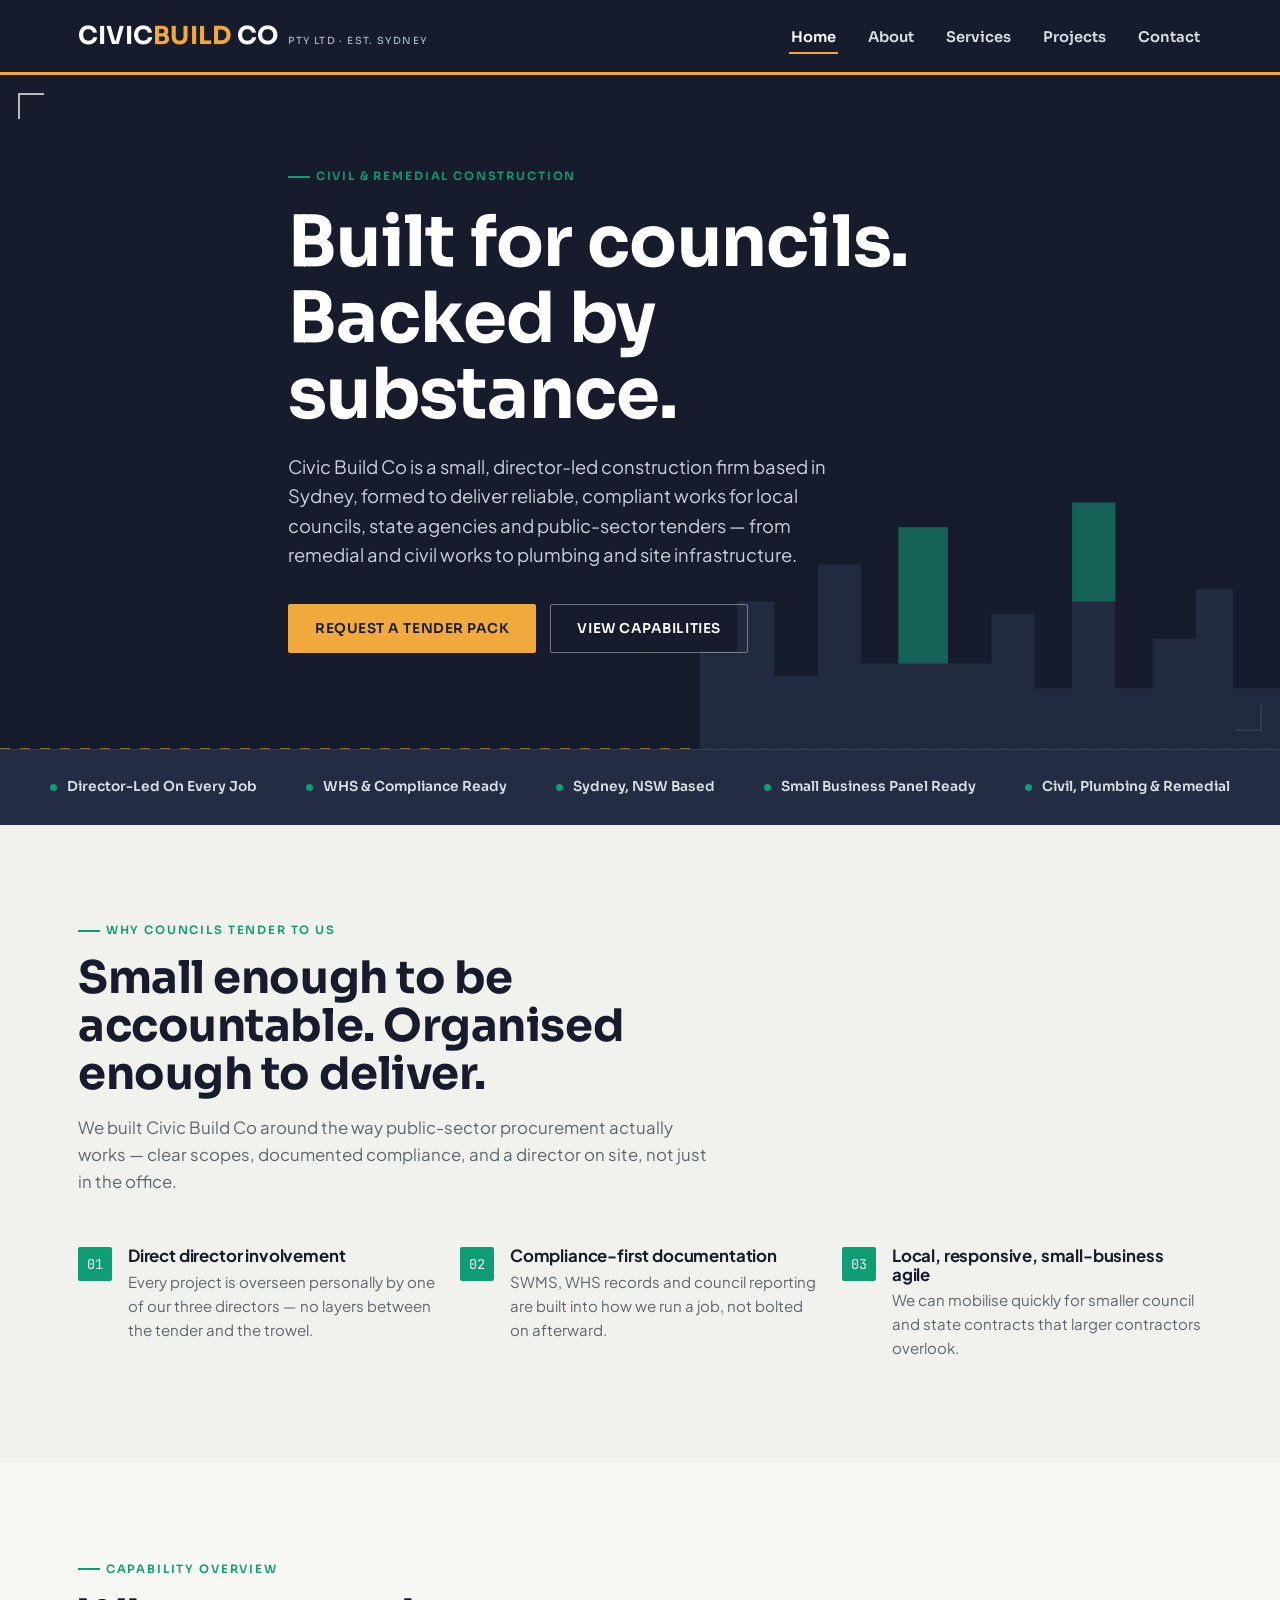
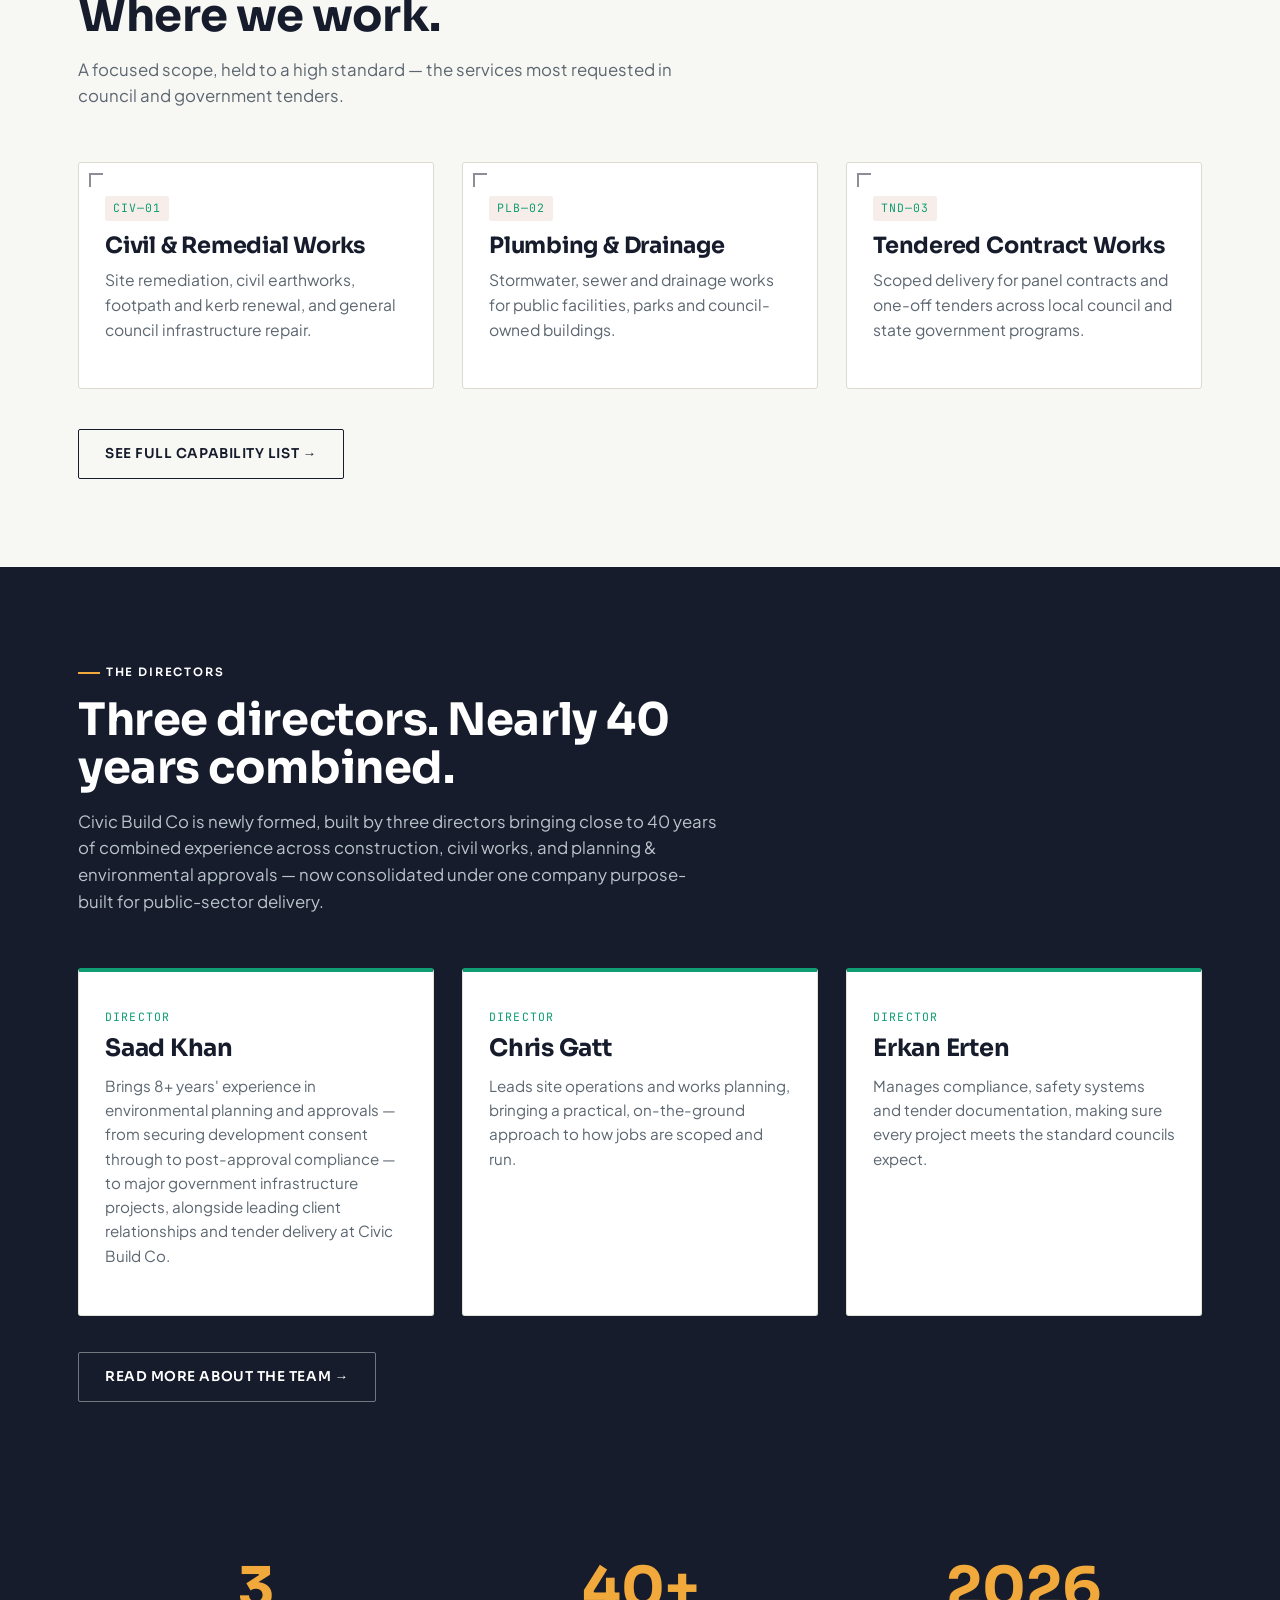
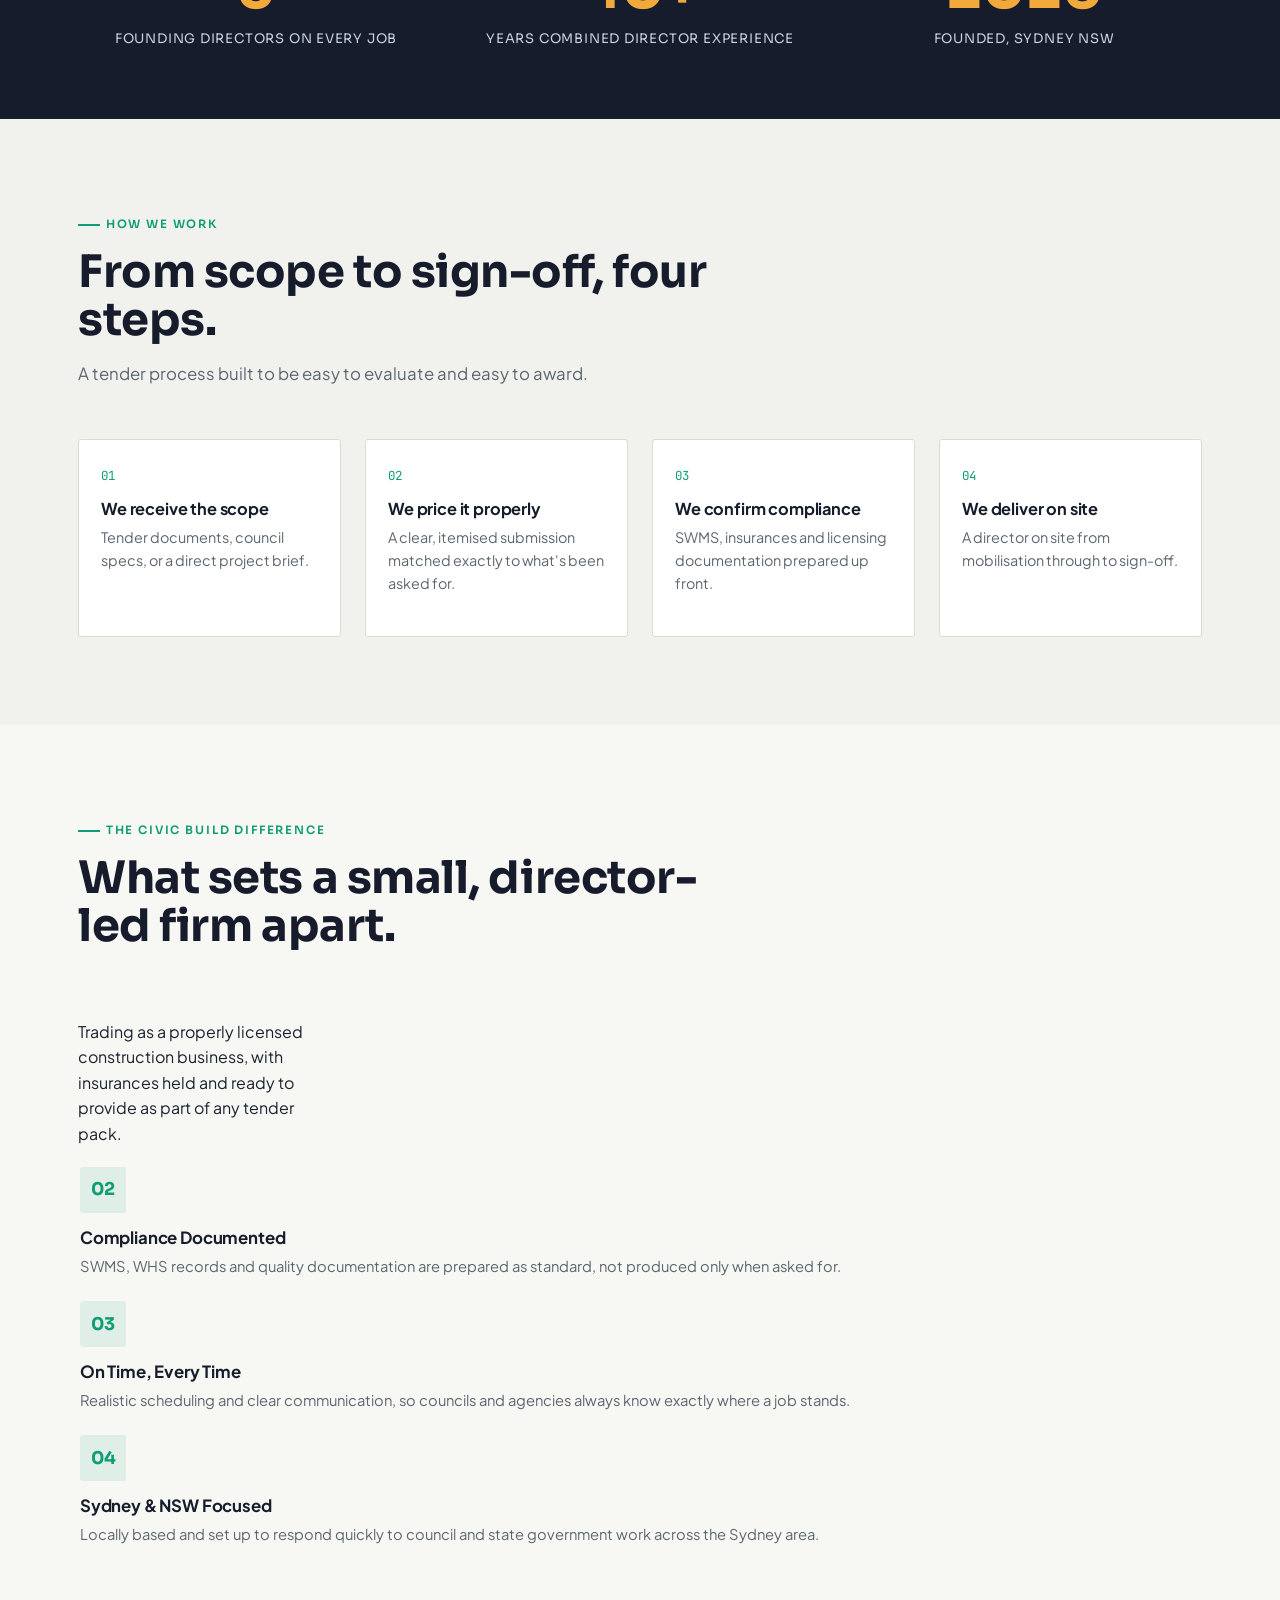
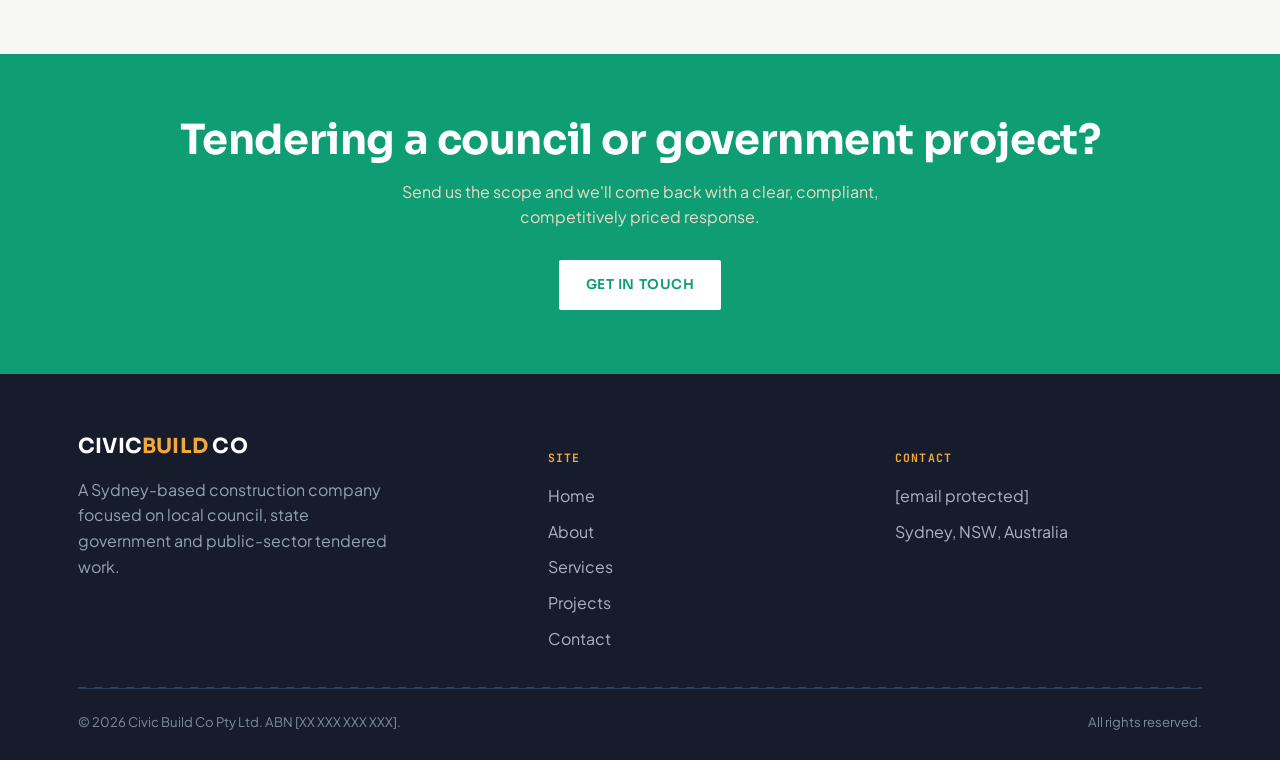
==== commit d3d6d93a: "Add files via upload" ====
--- a/index.html
+++ b/index.html
@@ -129,15 +129,15 @@
     <div class="wrap">
       <div class="section-head">
         <span class="eyebrow">The Directors</span>
-        <h2>Three directors. One site.</h2>
-        <p>Civic Build Co is newly formed, built by three people with hands-on backgrounds across construction and civil works, now consolidated under one company purpose-built for public-sector delivery.</p>
+        <h2>Three directors. Nearly 40 years combined.</h2>
+        <p>Civic Build Co is newly formed, built by three directors bringing close to 40 years of combined experience across construction, civil works, and planning &amp; environmental approvals — now consolidated under one company purpose-built for public-sector delivery.</p>
       </div>
       <div class="grid grid-3">
         <div class="director">
           <div class="director-body">
             <span class="role">Director</span>
             <h3>Saad Khan</h3>
-            <p>Oversees project delivery and client relationships, with a focus on keeping council and government stakeholders informed at every stage of a job.</p>
+            <p>Brings 8+ years' experience in environmental planning and approvals — from securing development consent through to post-approval compliance — to major government infrastructure projects, alongside leading client relationships and tender delivery at Civic Build Co.</p>
           </div>
         </div>
         <div class="director">
@@ -169,8 +169,8 @@
           <div class="stat-label">Founding Directors On Every Job</div>
         </div>
         <div class="stat-card">
-          <div class="stat-number" data-count-to="100" data-suffix="%">0%</div>
-          <div class="stat-label">Compliance-Documented Delivery</div>
+          <div class="stat-number" data-count-to="40" data-suffix="+">0+</div>
+          <div class="stat-label">Years Combined Director Experience</div>
         </div>
         <div class="stat-card">
           <div class="stat-number" data-count-to="2026" data-suffix="">0</div>
@@ -268,8 +268,7 @@
       <div>
         <h5>Contact</h5>
         <ul>
-          <li>[email protected]</li>
-          <li>(02) XXXX XXXX</li>
+          <li><a href="mailto:[email protected]">[email protected]</a></li>
           <li>Sydney, NSW, Australia</li>
         </ul>
       </div>
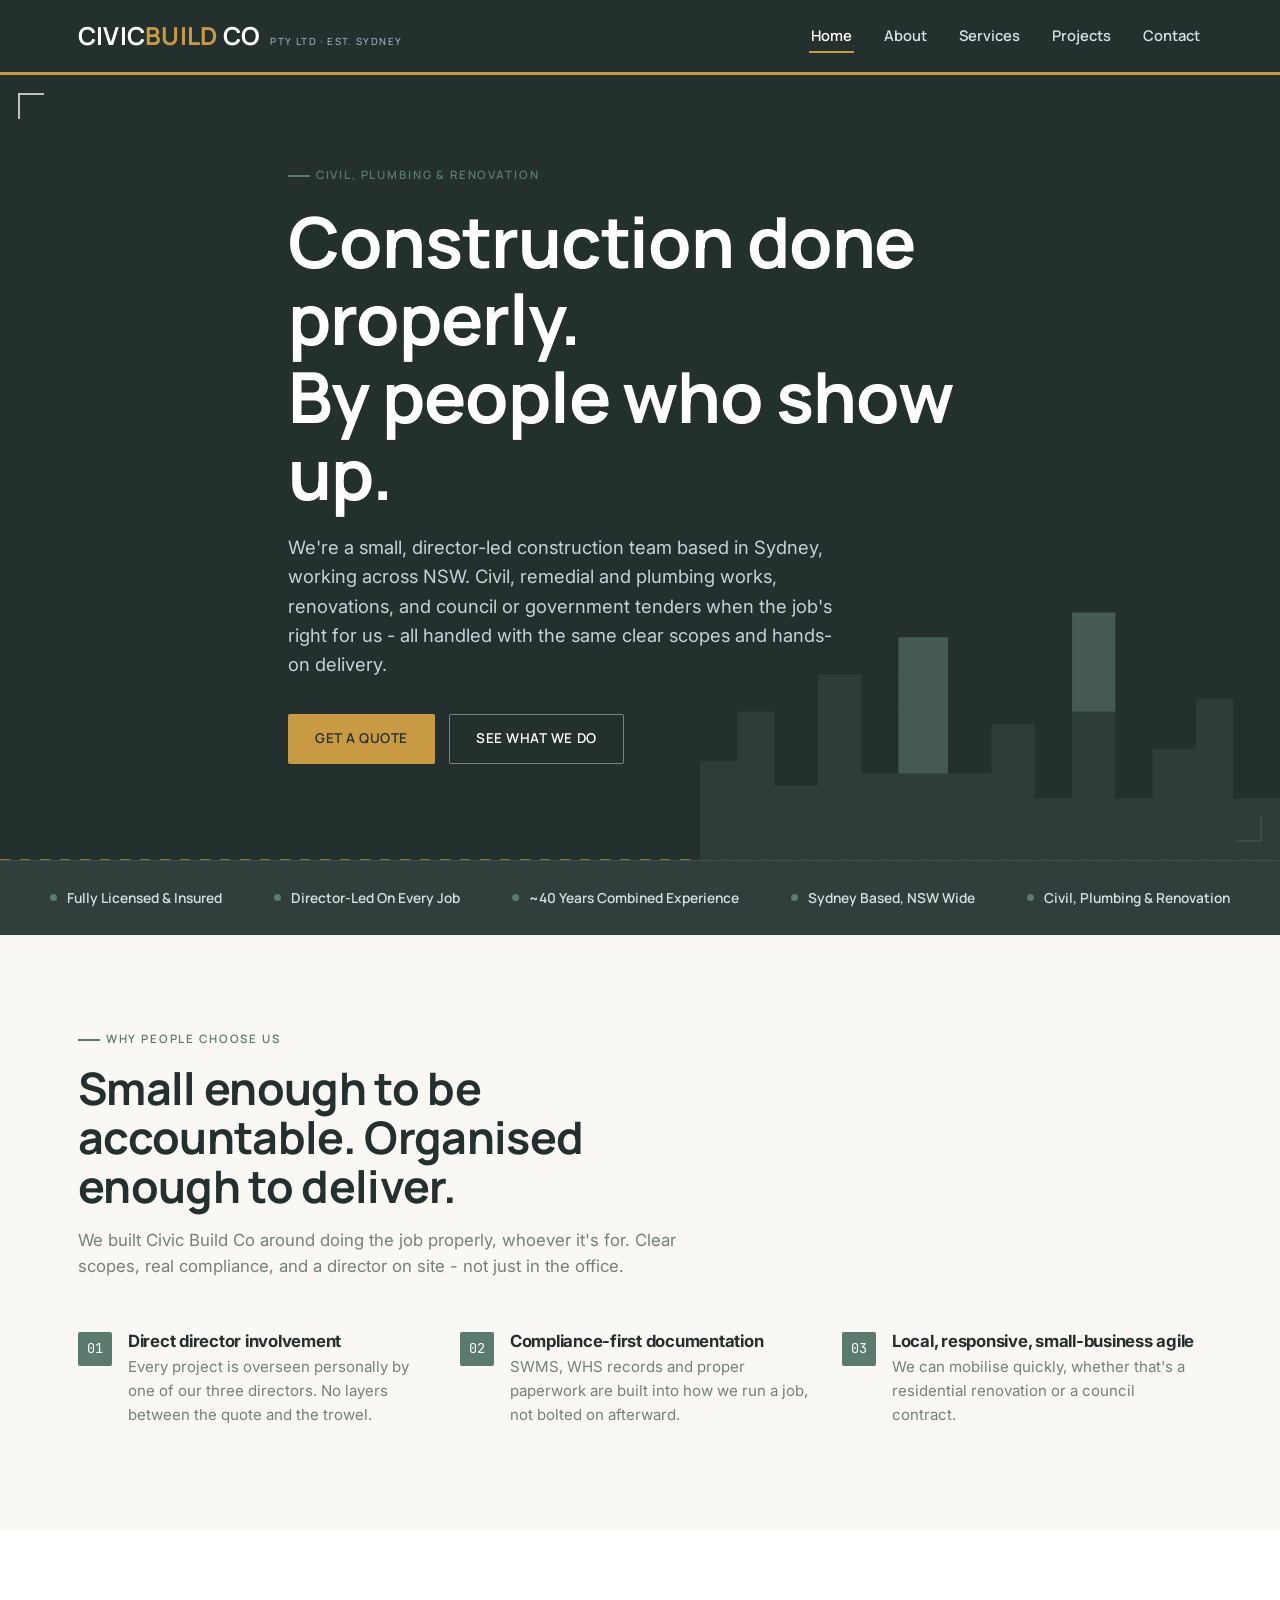
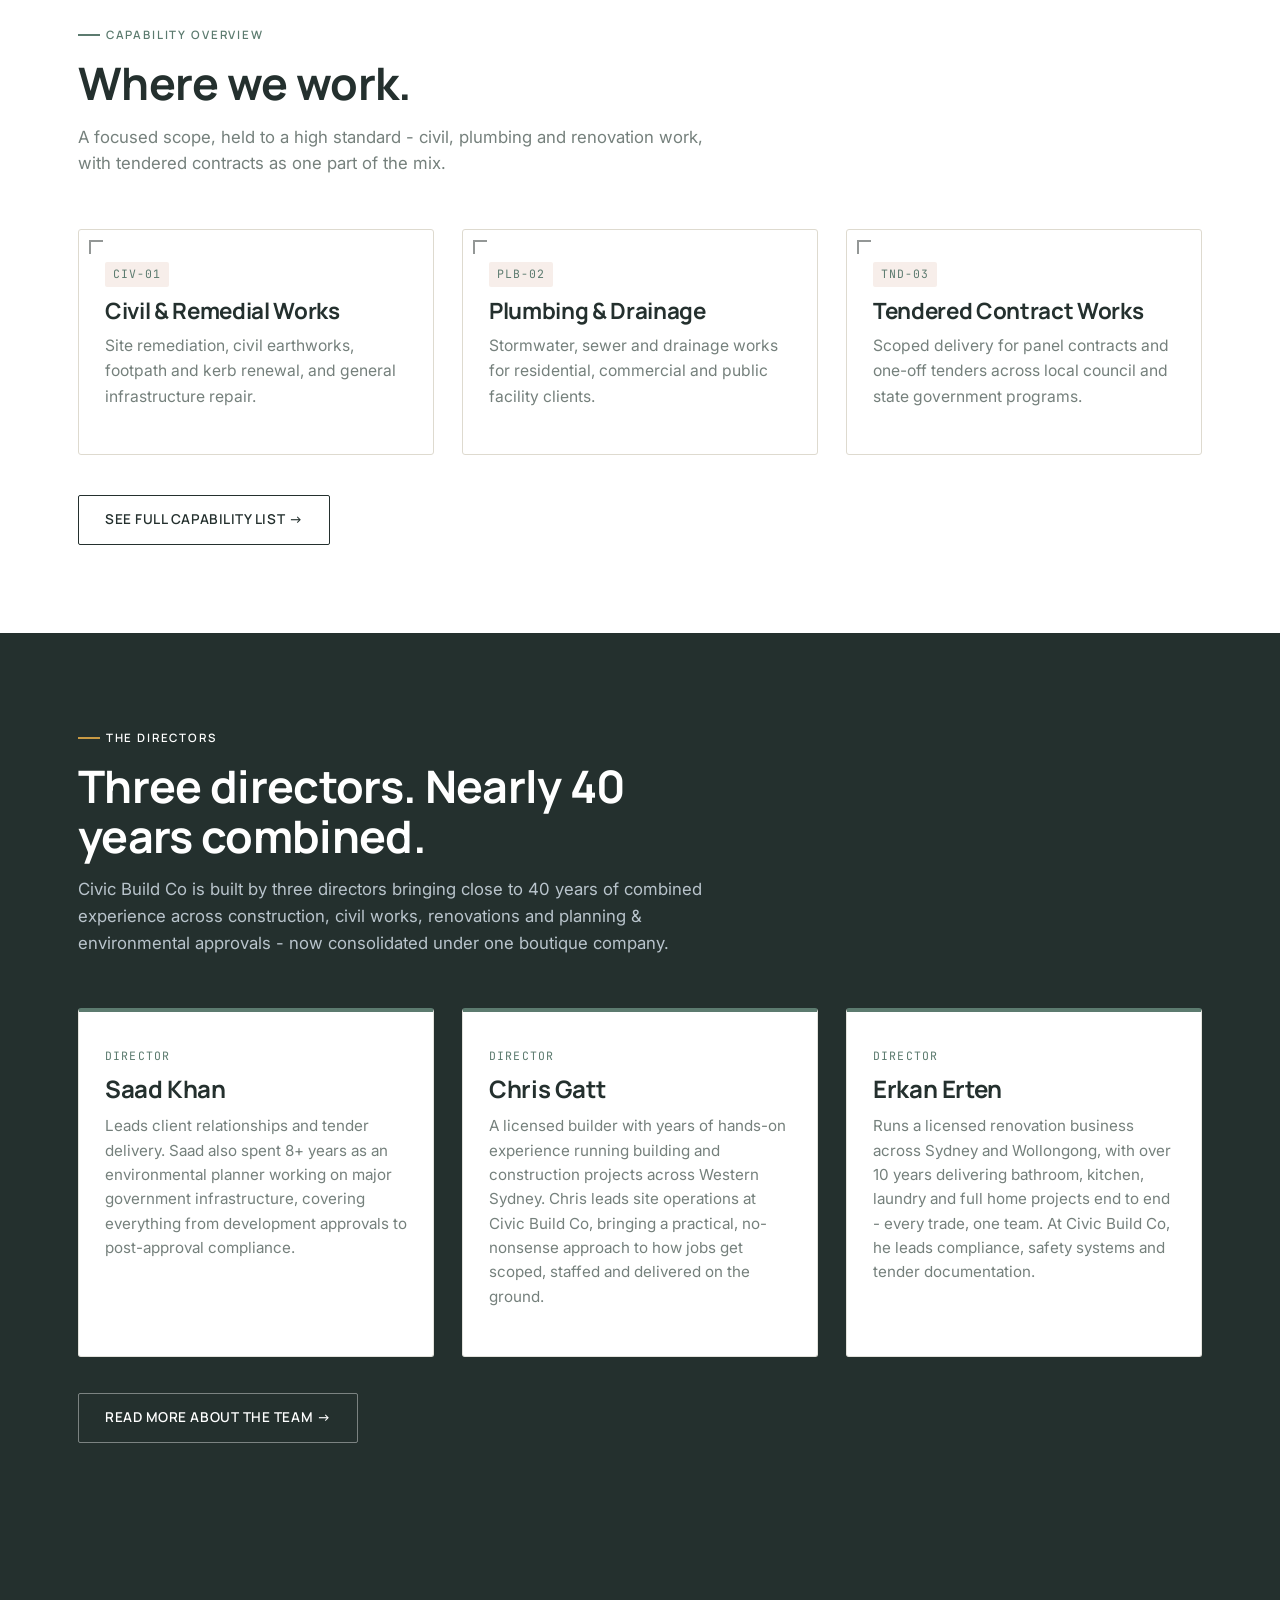
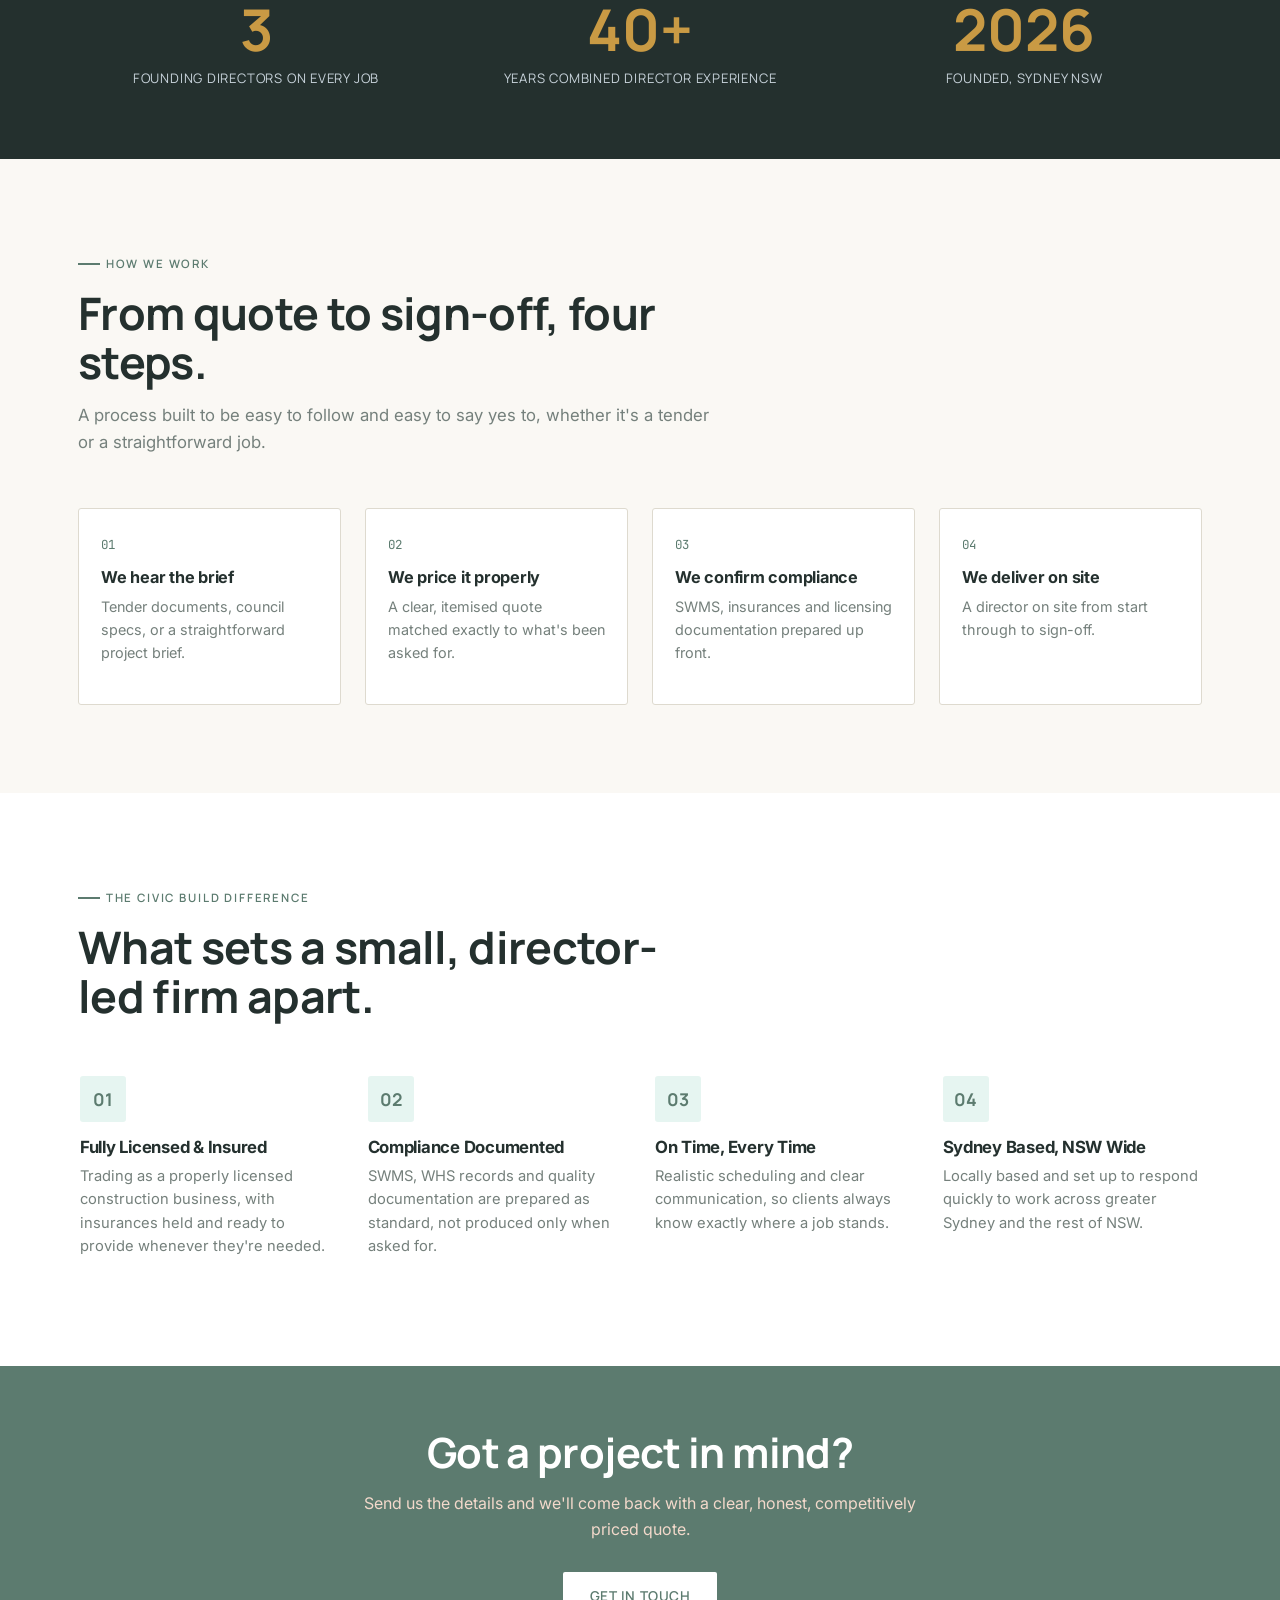
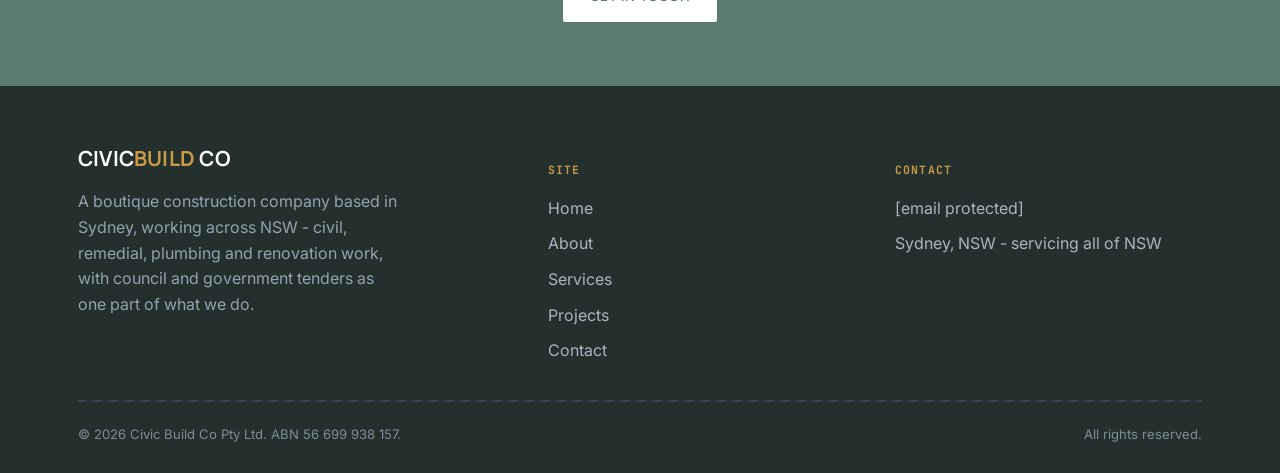
==== commit 1d7deebd: "Add files via upload" ====
--- a/index.html
+++ b/index.html
@@ -3,8 +3,8 @@
 <head>
 <meta charset="UTF-8">
 <meta name="viewport" content="width=device-width, initial-scale=1.0">
-<title>Civic Build Co | Construction & Remedial Works for Local Councils</title>
-<meta name="description" content="Civic Build Co Pty Ltd delivers construction, remedial and plumbing works for local councils, state government and public-sector tenders.">
+<title>Civic Build Co | Construction, Plumbing & Renovation Across NSW</title>
+<meta name="description" content="Civic Build Co Pty Ltd is a boutique construction company based in Sydney, delivering civil, plumbing and renovation work across NSW, including local council and government tenders.">
 <link rel="stylesheet" href="styles.css">
 <noscript><style>.grid > *, .section-head, .cta-band .wrap, .info-block{opacity:1 !important; transform:none !important;}</style></noscript>
 </head>
@@ -39,53 +39,53 @@
       <path class="rust" d="M300,60 L335,60 L335,140 L300,140 Z"/>
     </svg>
     <div class="wrap hero-inner">
-      <span class="eyebrow">Civil &amp; Remedial Construction</span>
-      <h1>Built for councils.<br>Backed by substance.</h1>
-      <p class="lede">Civic Build Co is a small, director-led construction firm based in Sydney, formed to deliver reliable, compliant works for local councils, state agencies and public-sector tenders — from remedial and civil works to plumbing and site infrastructure.</p>
+      <span class="eyebrow">Civil, Plumbing &amp; Renovation</span>
+      <h1>Construction done properly.<br>By people who show up.</h1>
+      <p class="lede">We're a small, director-led construction team based in Sydney, working across NSW. Civil, remedial and plumbing works, renovations, and council or government tenders when the job's right for us - all handled with the same clear scopes and hands-on delivery.</p>
       <div class="cta-row">
-        <a href="contact.html" class="btn btn-amber">Request a tender pack</a>
-        <a href="services.html" class="btn btn-outline">View capabilities</a>
+        <a href="contact.html" class="btn btn-amber">Get a quote</a>
+        <a href="services.html" class="btn btn-outline">See what we do</a>
       </div>
     </div>
   </section>
 
   <div class="trust-strip">
     <div class="wrap trust-row">
+      <span class="trust-item"><span class="dot"></span>Fully Licensed &amp; Insured</span>
       <span class="trust-item"><span class="dot"></span>Director-Led On Every Job</span>
-      <span class="trust-item"><span class="dot"></span>WHS &amp; Compliance Ready</span>
-      <span class="trust-item"><span class="dot"></span>Sydney, NSW Based</span>
-      <span class="trust-item"><span class="dot"></span>Small Business Panel Ready</span>
-      <span class="trust-item"><span class="dot"></span>Civil, Plumbing &amp; Remedial</span>
+      <span class="trust-item"><span class="dot"></span>~40 Years Combined Experience</span>
+      <span class="trust-item"><span class="dot"></span>Sydney Based, NSW Wide</span>
+      <span class="trust-item"><span class="dot"></span>Civil, Plumbing &amp; Renovation</span>
     </div>
   </div>
 
   <section>
     <div class="wrap">
       <div class="section-head">
-        <span class="eyebrow">Why councils tender to us</span>
+        <span class="eyebrow">Why people choose us</span>
         <h2>Small enough to be accountable. Organised enough to deliver.</h2>
-        <p>We built Civic Build Co around the way public-sector procurement actually works — clear scopes, documented compliance, and a director on site, not just in the office.</p>
+        <p>We built Civic Build Co around doing the job properly, whoever it's for. Clear scopes, real compliance, and a director on site - not just in the office.</p>
       </div>
       <ul class="value-list grid grid-3" style="list-style:none;">
         <li>
           <span class="value-num">01</span>
           <div>
             <h4>Direct director involvement</h4>
-            <p>Every project is overseen personally by one of our three directors — no layers between the tender and the trowel.</p>
+            <p>Every project is overseen personally by one of our three directors. No layers between the quote and the trowel.</p>
           </div>
         </li>
         <li>
           <span class="value-num">02</span>
           <div>
             <h4>Compliance-first documentation</h4>
-            <p>SWMS, WHS records and council reporting are built into how we run a job, not bolted on afterward.</p>
+            <p>SWMS, WHS records and proper paperwork are built into how we run a job, not bolted on afterward.</p>
           </div>
         </li>
         <li>
           <span class="value-num">03</span>
           <div>
             <h4>Local, responsive, small-business agile</h4>
-            <p>We can mobilise quickly for smaller council and state contracts that larger contractors overlook.</p>
+            <p>We can mobilise quickly, whether that's a residential renovation or a council contract.</p>
           </div>
         </li>
       </ul>
@@ -97,24 +97,24 @@
       <div class="section-head">
         <span class="eyebrow">Capability Overview</span>
         <h2>Where we work.</h2>
-        <p>A focused scope, held to a high standard — the services most requested in council and government tenders.</p>
+        <p>A focused scope, held to a high standard - civil, plumbing and renovation work, with tendered contracts as one part of the mix.</p>
       </div>
       <div class="grid grid-3">
         <div class="card">
           <div class="regmark tl"></div>
-          <span class="spec-tag">CIV—01</span>
+          <span class="spec-tag">CIV-01</span>
           <h3>Civil &amp; Remedial Works</h3>
-          <p>Site remediation, civil earthworks, footpath and kerb renewal, and general council infrastructure repair.</p>
+          <p>Site remediation, civil earthworks, footpath and kerb renewal, and general infrastructure repair.</p>
         </div>
         <div class="card">
           <div class="regmark tl"></div>
-          <span class="spec-tag">PLB—02</span>
+          <span class="spec-tag">PLB-02</span>
           <h3>Plumbing &amp; Drainage</h3>
-          <p>Stormwater, sewer and drainage works for public facilities, parks and council-owned buildings.</p>
+          <p>Stormwater, sewer and drainage works for residential, commercial and public facility clients.</p>
         </div>
         <div class="card">
           <div class="regmark tl"></div>
-          <span class="spec-tag">TND—03</span>
+          <span class="spec-tag">TND-03</span>
           <h3>Tendered Contract Works</h3>
           <p>Scoped delivery for panel contracts and one-off tenders across local council and state government programs.</p>
         </div>
@@ -130,28 +130,28 @@
       <div class="section-head">
         <span class="eyebrow">The Directors</span>
         <h2>Three directors. Nearly 40 years combined.</h2>
-        <p>Civic Build Co is newly formed, built by three directors bringing close to 40 years of combined experience across construction, civil works, and planning &amp; environmental approvals — now consolidated under one company purpose-built for public-sector delivery.</p>
+        <p>Civic Build Co is built by three directors bringing close to 40 years of combined experience across construction, civil works, renovations and planning &amp; environmental approvals - now consolidated under one boutique company.</p>
       </div>
       <div class="grid grid-3">
         <div class="director">
           <div class="director-body">
             <span class="role">Director</span>
             <h3>Saad Khan</h3>
-            <p>Brings 8+ years' experience in environmental planning and approvals — from securing development consent through to post-approval compliance — to major government infrastructure projects, alongside leading client relationships and tender delivery at Civic Build Co.</p>
+            <p>Leads client relationships and tender delivery. Saad also spent 8+ years as an environmental planner working on major government infrastructure, covering everything from development approvals to post-approval compliance.</p>
           </div>
         </div>
         <div class="director">
           <div class="director-body">
             <span class="role">Director</span>
             <h3>Chris Gatt</h3>
-            <p>Leads site operations and works planning, bringing a practical, on-the-ground approach to how jobs are scoped and run.</p>
+            <p>A licensed builder with years of hands-on experience running building and construction projects across Western Sydney. Chris leads site operations at Civic Build Co, bringing a practical, no-nonsense approach to how jobs get scoped, staffed and delivered on the ground.</p>
           </div>
         </div>
         <div class="director">
           <div class="director-body">
             <span class="role">Director</span>
             <h3>Erkan Erten</h3>
-            <p>Manages compliance, safety systems and tender documentation, making sure every project meets the standard councils expect.</p>
+            <p>Runs a licensed renovation business across Sydney and Wollongong, with over 10 years delivering bathroom, kitchen, laundry and full home projects end to end - every trade, one team. At Civic Build Co, he leads compliance, safety systems and tender documentation.</p>
           </div>
         </div>
       </div>
@@ -184,17 +184,17 @@
     <div class="wrap">
       <div class="section-head">
         <span class="eyebrow">How We Work</span>
-        <h2>From scope to sign-off, four steps.</h2>
-        <p>A tender process built to be easy to evaluate and easy to award.</p>
+        <h2>From quote to sign-off, four steps.</h2>
+        <p>A process built to be easy to follow and easy to say yes to, whether it's a tender or a straightforward job.</p>
       </div>
       <div class="step-row">
         <div class="step-card">
-          <h4>We receive the scope</h4>
-          <p>Tender documents, council specs, or a direct project brief.</p>
+          <h4>We hear the brief</h4>
+          <p>Tender documents, council specs, or a straightforward project brief.</p>
         </div>
         <div class="step-card">
           <h4>We price it properly</h4>
-          <p>A clear, itemised submission matched exactly to what's been asked for.</p>
+          <p>A clear, itemised quote matched exactly to what's been asked for.</p>
         </div>
         <div class="step-card">
           <h4>We confirm compliance</h4>
@@ -202,7 +202,7 @@
         </div>
         <div class="step-card">
           <h4>We deliver on site</h4>
-          <p>A director on site from mobilisation through to sign-off.</p>
+          <p>A director on site from start through to sign-off.</p>
         </div>
       </div>
     </div>
@@ -215,7 +215,10 @@
         <h2>What sets a small, director-led firm apart.</h2>
       </div>
       <div class="difference-grid grid">
-          <p>Trading as a properly licensed construction business, with insurances held and ready to provide as part of any tender pack.</p>
+        <div class="difference-card">
+          <div class="icon">01</div>
+          <h4>Fully Licensed &amp; Insured</h4>
+          <p>Trading as a properly licensed construction business, with insurances held and ready to provide whenever they're needed.</p>
         </div>
         <div class="difference-card">
           <div class="icon">02</div>
@@ -225,12 +228,12 @@
         <div class="difference-card">
           <div class="icon">03</div>
           <h4>On Time, Every Time</h4>
-          <p>Realistic scheduling and clear communication, so councils and agencies always know exactly where a job stands.</p>
+          <p>Realistic scheduling and clear communication, so clients always know exactly where a job stands.</p>
         </div>
         <div class="difference-card">
           <div class="icon">04</div>
-          <h4>Sydney &amp; NSW Focused</h4>
-          <p>Locally based and set up to respond quickly to council and state government work across the Sydney area.</p>
+          <h4>Sydney Based, NSW Wide</h4>
+          <p>Locally based and set up to respond quickly to work across greater Sydney and the rest of NSW.</p>
         </div>
       </div>
     </div>
@@ -238,8 +241,8 @@
 
   <section class="cta-band">
     <div class="wrap">
-      <h2>Tendering a council or government project?</h2>
-      <p>Send us the scope and we'll come back with a clear, compliant, competitively priced response.</p>
+      <h2>Got a project in mind?</h2>
+      <p>Send us the details and we'll come back with a clear, honest, competitively priced quote.</p>
       <div class="cta-row">
         <a href="contact.html" class="btn btn-amber" style="background:var(--white); color:var(--rust);">Get in touch</a>
       </div>
@@ -253,7 +256,7 @@
     <div class="footer-grid">
       <div>
         <span class="brand-mark" style="font-size:1.3rem;">CIVIC<span>BUILD</span> CO</span>
-        <p style="margin-top:14px; max-width:320px; color:#93A3AF;">A Sydney-based construction company focused on local council, state government and public-sector tendered work.</p>
+        <p style="margin-top:14px; max-width:320px; color:#93A3AF;">A boutique construction company based in Sydney, working across NSW - civil, remedial, plumbing and renovation work, with council and government tenders as one part of what we do.</p>
       </div>
       <div>
         <h5>Site</h5>
@@ -269,13 +272,13 @@
         <h5>Contact</h5>
         <ul>
           <li><a href="mailto:[email protected]">[email protected]</a></li>
-          <li>Sydney, NSW, Australia</li>
+          <li>Sydney, NSW - servicing all of NSW</li>
         </ul>
       </div>
     </div>
     <hr class="dashline">
     <div class="footer-bottom">
-      <span>© 2026 Civic Build Co Pty Ltd. ABN [XX XXX XXX XXX].</span>
+      <span>© 2026 Civic Build Co Pty Ltd. ABN 56 699 938 157.</span>
       <span>All rights reserved.</span>
     </div>
   </div>
--- a/styles.css
+++ b/styles.css
@@ -1,27 +1,27 @@
 /* ============================================================
    CIVIC BUILD CO — Design tokens
-   Palette: Deep Indigo-Charcoal / Cool Concrete / Emerald / Amber / Steel
-   Display: Sora (contemporary geometric sans, confident headlines)
-   Body: Plus Jakarta Sans (warm, modern, highly legible)
+   Palette: Soft Charcoal-Navy / Warm Cream / Muted Sage / Soft Gold
+   Display: Manrope (contemporary, clean, quietly confident)
+   Body: Inter (neutral, modern, highly legible)
    Utility: JetBrains Mono (spec / tender reference codes)
    ============================================================ */
 
-@import url('https://fonts.googleapis.com/css2?family=Sora:wght@500;600;700;800&family=Plus+Jakarta+Sans:wght@400;500;600;700&family=JetBrains+Mono:wght@500;600&display=swap');
+@import url('https://fonts.googleapis.com/css2?family=Manrope:wght@500;600;700;800&family=Inter:wght@400;500;600;700&family=JetBrains+Mono:wght@500;600&display=swap');
 
 :root{
-  --ink:        #161C2C;   /* deep indigo-charcoal - nav, headers, footer */
-  --ink-2:      #232C42;   /* lighter panel tone */
-  --concrete:   #F1F2EE;   /* page background - cool light grey */
-  --concrete-2: #F7F7F3;   /* section-alt background */
-  --rust:       #0F9D74;   /* primary accent - emerald */
-  --amber:      #F2A93B;   /* secondary accent - warm amber, CTAs */
-  --steel:      #5C6670;   /* secondary text, rules */
-  --charcoal:   #1B2230;   /* body text */
+  --ink:        #24302E;   /* soft charcoal-navy - nav, headers, footer */
+  --ink-2:      #303F3C;   /* lighter panel tone */
+  --concrete:   #FAF8F4;   /* page background - warm cream */
+  --concrete-2: #FFFFFF;   /* section-alt background */
+  --rust:       #5C7B6F;   /* primary accent - muted sage */
+  --amber:      #C99A44;   /* secondary accent - soft gold, CTAs */
+  --steel:      #75807C;   /* secondary text, rules */
+  --charcoal:   #2A322F;   /* body text */
   --white:      #FFFFFF;
 
-  --display: 'Sora', sans-serif;
-  --label:   'Sora', sans-serif;
-  --body:    'Plus Jakarta Sans', sans-serif;
+  --display: 'Manrope', sans-serif;
+  --label:   'Manrope', sans-serif;
+  --body:    'Inter', sans-serif;
   --mono:    'JetBrains Mono', monospace;
 
   --max: 1180px;
@@ -46,8 +46,8 @@
 h1,h2,h3,h4{
   font-family: var(--display);
   font-weight: 700;
-  letter-spacing: -0.01em;
-  line-height: 1.08;
+  letter-spacing: -0.015em;
+  line-height: 1.1;
   margin: 0;
   color: var(--ink);
 }
@@ -594,6 +594,36 @@
   border-radius: 999px;
 }
 
+/* project photo — shows the real image once uploaded, or a clear placeholder if not */
+.project-photo{
+  position:relative;
+  aspect-ratio: 4/3;
+  overflow:hidden;
+  background: repeating-linear-gradient(135deg, #E4E0D4 0 2px, var(--concrete-2) 2px 14px);
+}
+.project-photo img{
+  width:100%; height:100%;
+  object-fit: cover;
+  display:block;
+}
+.project-photo .img-missing-label{
+  display:none;
+  position:absolute; inset:0;
+  flex-direction:column;
+  align-items:center;
+  justify-content:center;
+  gap:6px;
+  text-align:center;
+  padding:16px;
+  border: 1px dashed var(--steel);
+  color: var(--steel);
+  font-family: var(--mono);
+  font-size: 0.68rem;
+  letter-spacing:0.06em;
+  text-transform:uppercase;
+}
+.project-photo.img-missing .img-missing-label{ display:flex; }
+
 .skip-link{
   position:absolute; left:-999px; top:auto;
   background:var(--amber); color:var(--ink); padding:10px 16px; z-index:100;
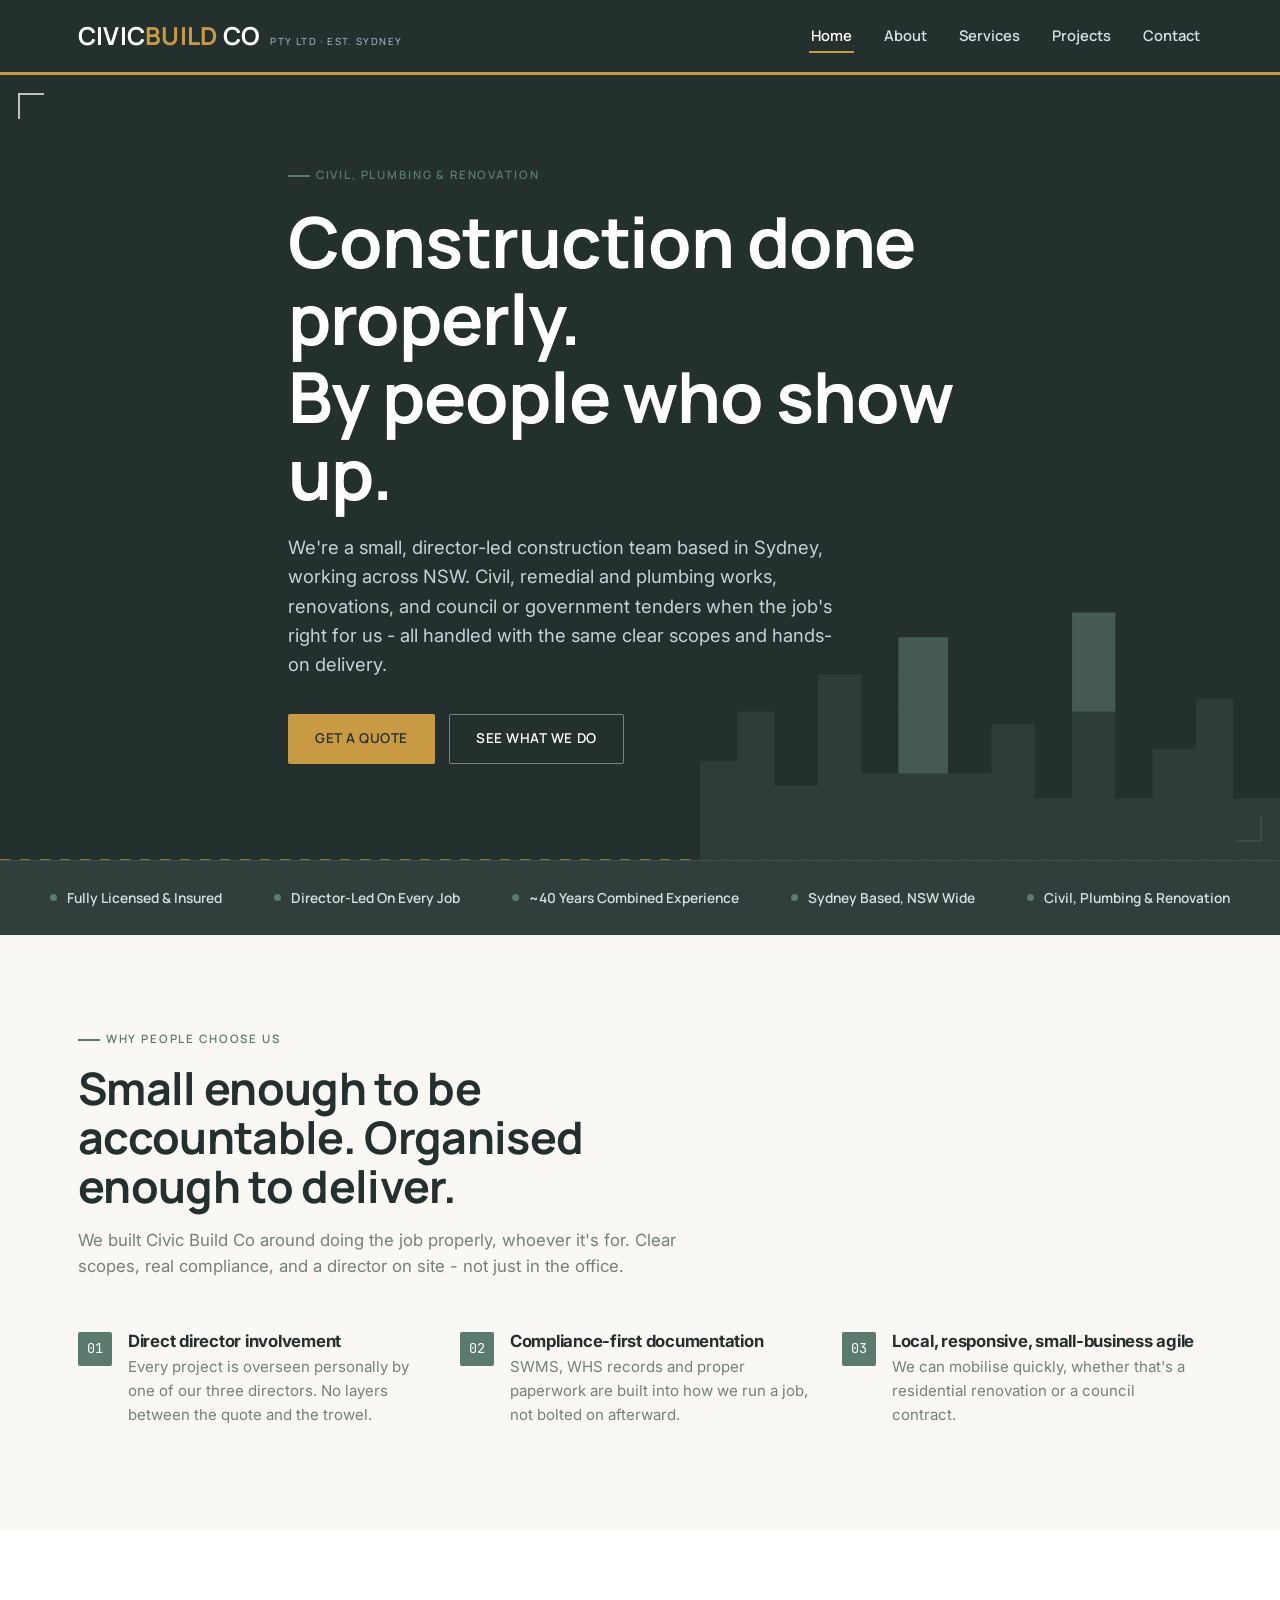
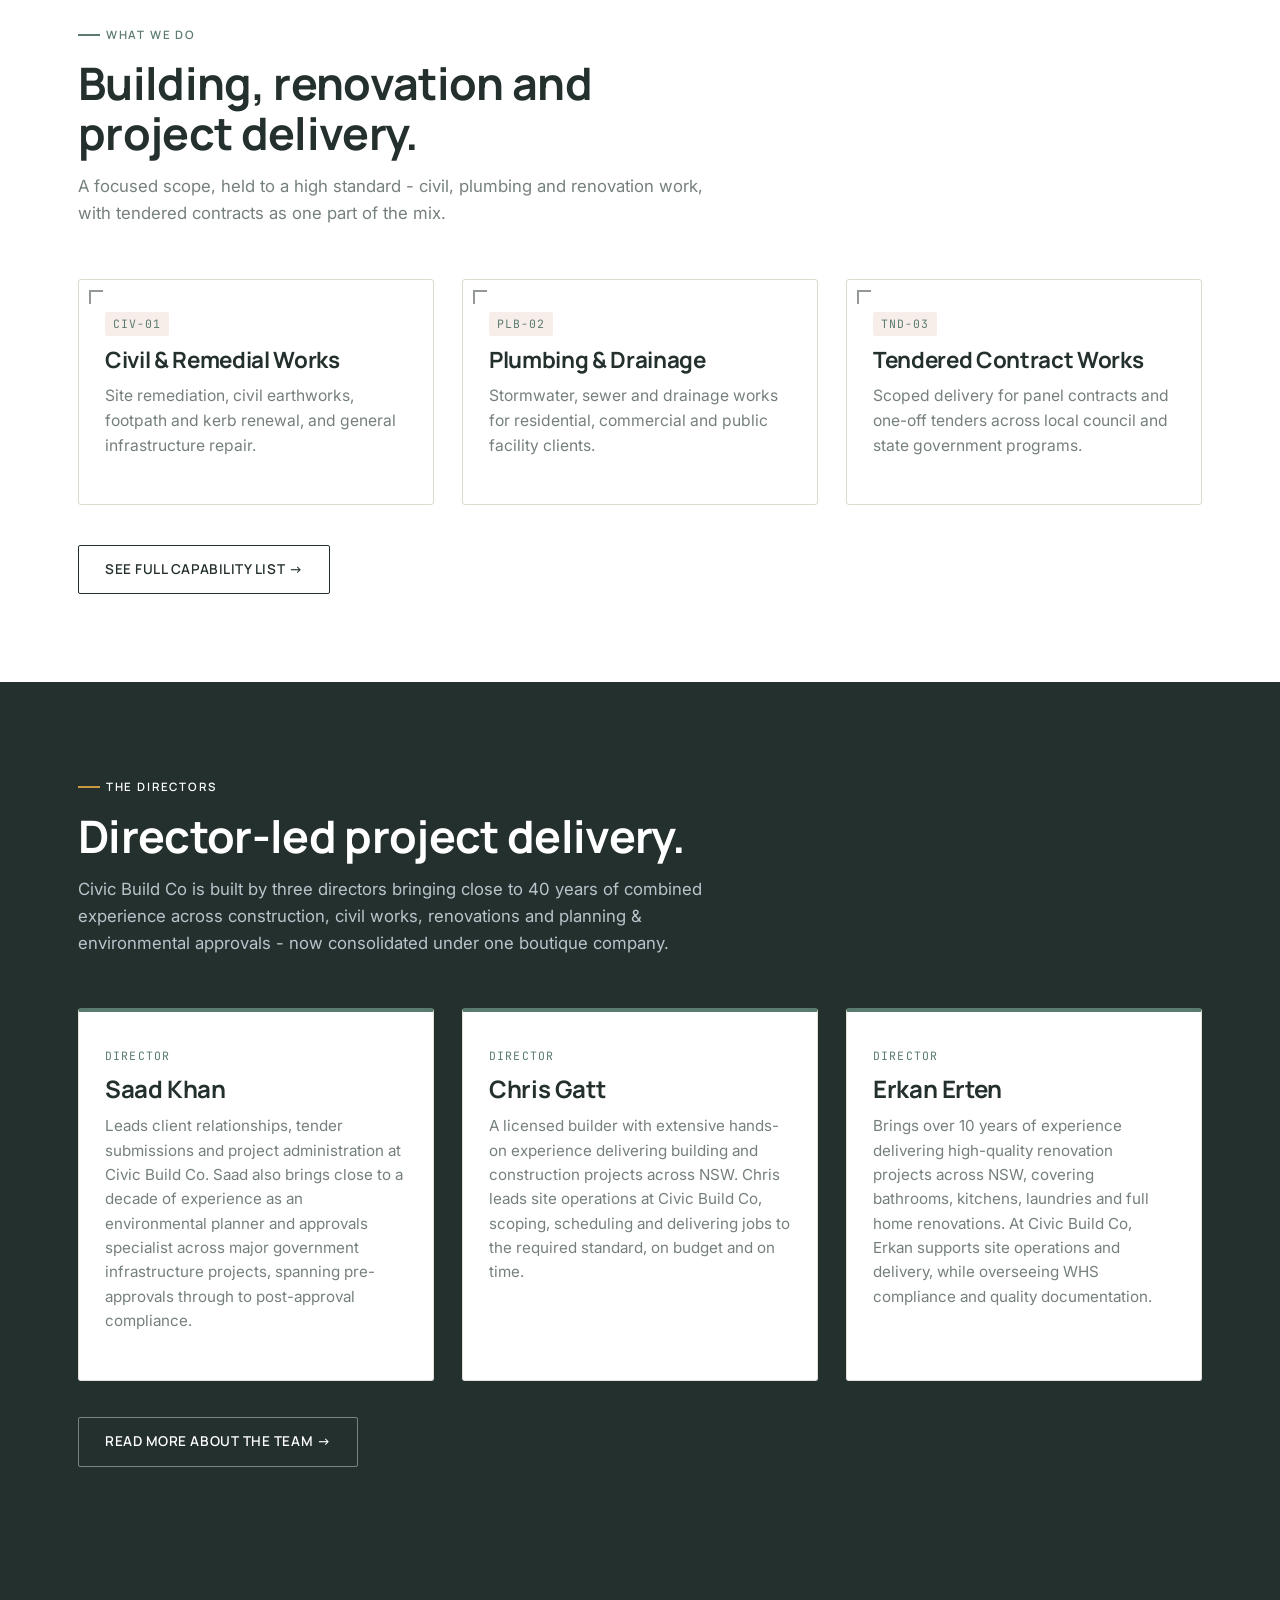
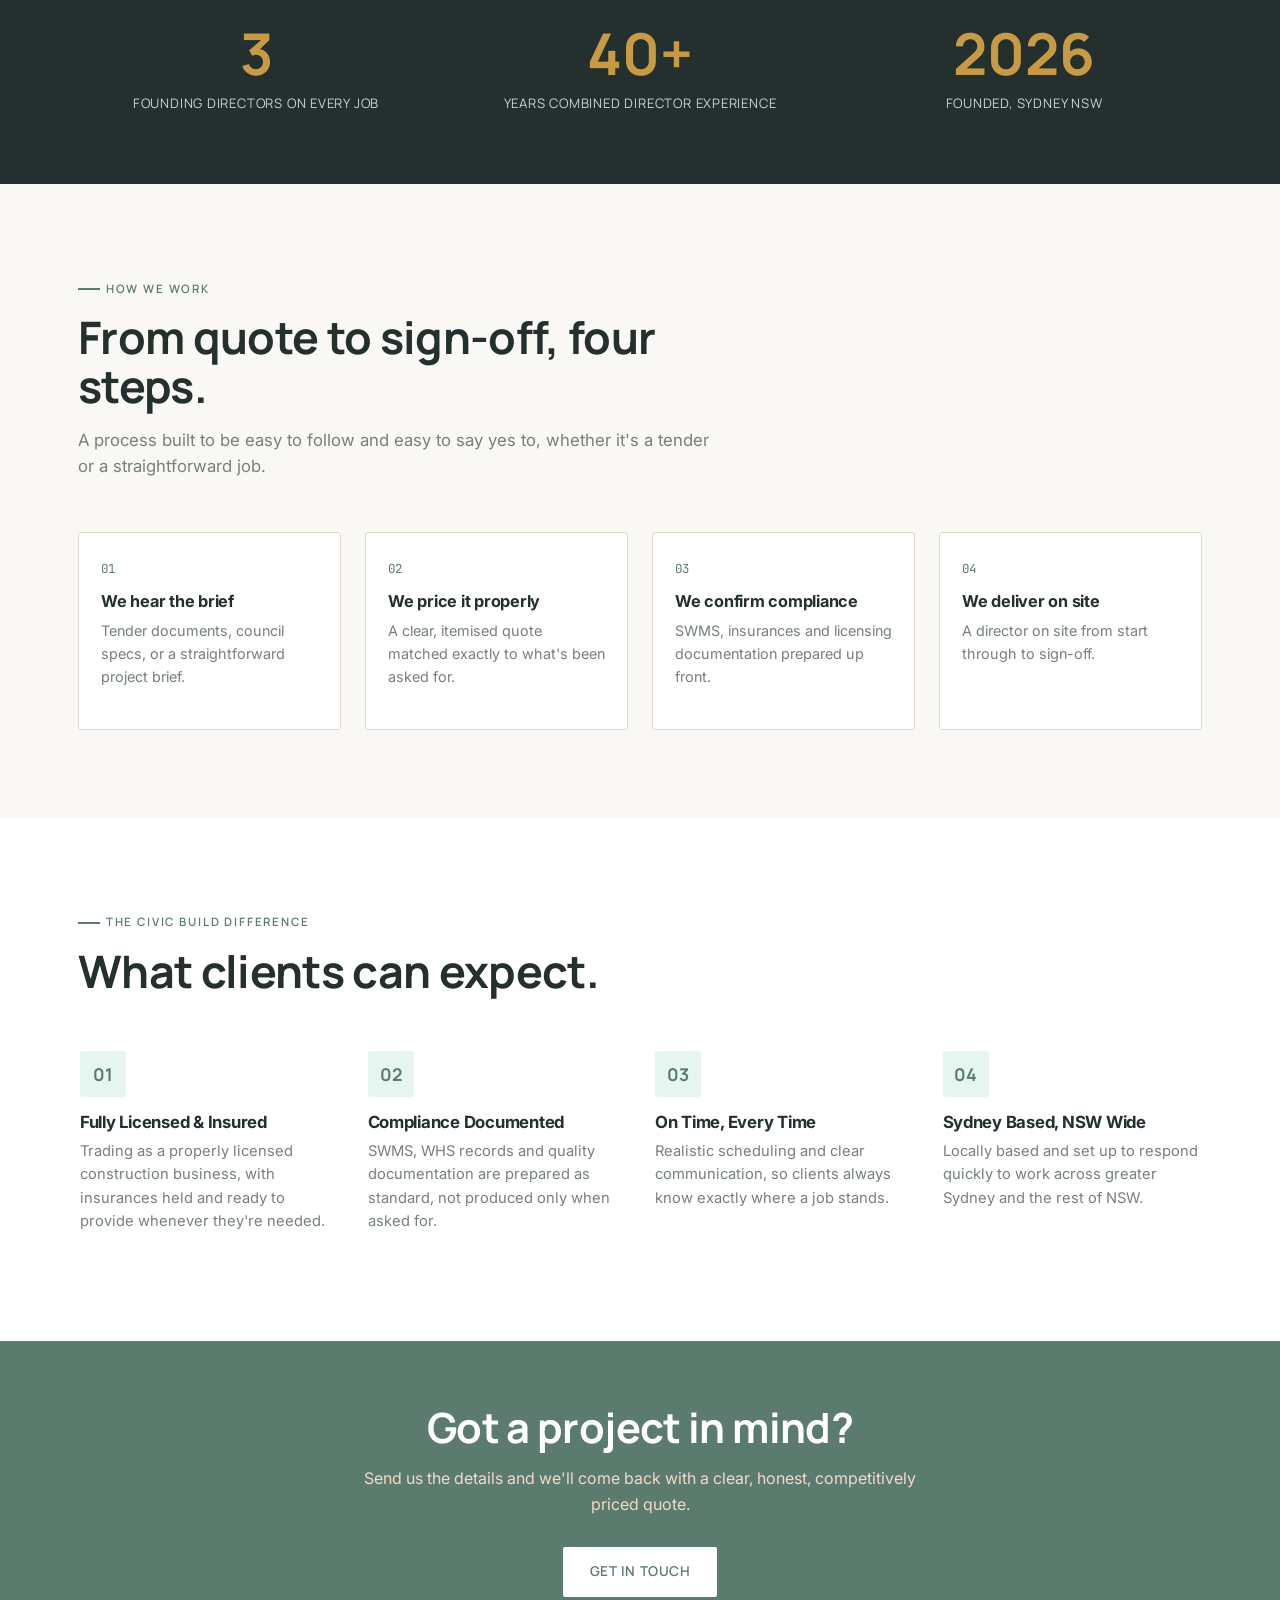
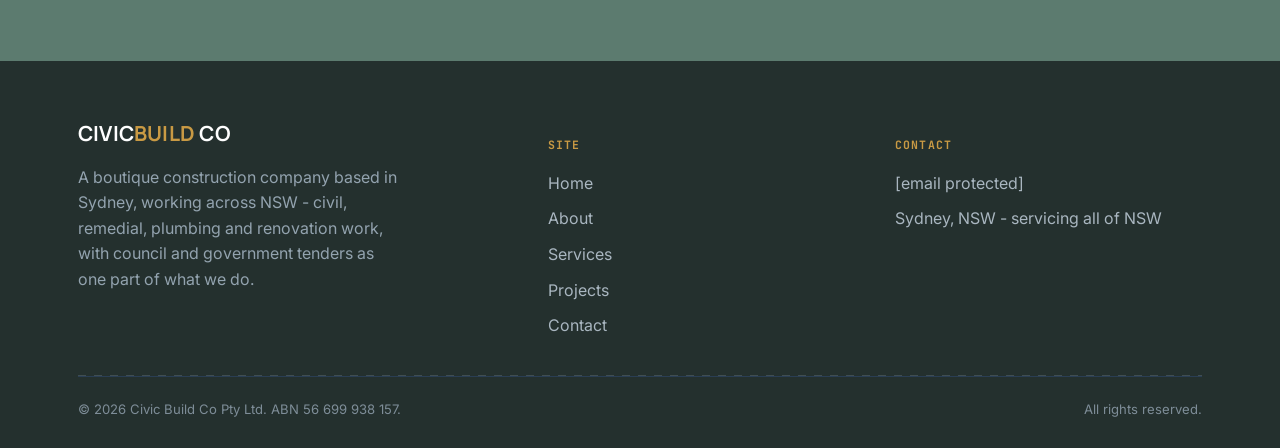
==== commit 027be8c1: "Add files via upload" ====
--- a/index.html
+++ b/index.html
@@ -95,8 +95,8 @@
   <section class="section-alt">
     <div class="wrap">
       <div class="section-head">
-        <span class="eyebrow">Capability Overview</span>
-        <h2>Where we work.</h2>
+        <span class="eyebrow">What We Do</span>
+        <h2>Building, renovation and project delivery.</h2>
         <p>A focused scope, held to a high standard - civil, plumbing and renovation work, with tendered contracts as one part of the mix.</p>
       </div>
       <div class="grid grid-3">
@@ -129,7 +129,7 @@
     <div class="wrap">
       <div class="section-head">
         <span class="eyebrow">The Directors</span>
-        <h2>Three directors. Nearly 40 years combined.</h2>
+        <h2>Director-led project delivery.</h2>
         <p>Civic Build Co is built by three directors bringing close to 40 years of combined experience across construction, civil works, renovations and planning &amp; environmental approvals - now consolidated under one boutique company.</p>
       </div>
       <div class="grid grid-3">
@@ -137,21 +137,21 @@
           <div class="director-body">
             <span class="role">Director</span>
             <h3>Saad Khan</h3>
-            <p>Leads client relationships and tender delivery. Saad also spent 8+ years as an environmental planner working on major government infrastructure, covering everything from development approvals to post-approval compliance.</p>
+            <p>Leads client relationships, tender submissions and project administration at Civic Build Co. Saad also brings close to a decade of experience as an environmental planner and approvals specialist across major government infrastructure projects, spanning pre-approvals through to post-approval compliance.</p>
           </div>
         </div>
         <div class="director">
           <div class="director-body">
             <span class="role">Director</span>
             <h3>Chris Gatt</h3>
-            <p>A licensed builder with years of hands-on experience running building and construction projects across Western Sydney. Chris leads site operations at Civic Build Co, bringing a practical, no-nonsense approach to how jobs get scoped, staffed and delivered on the ground.</p>
+            <p>A licensed builder with extensive hands-on experience delivering building and construction projects across NSW. Chris leads site operations at Civic Build Co, scoping, scheduling and delivering jobs to the required standard, on budget and on time.</p>
           </div>
         </div>
         <div class="director">
           <div class="director-body">
             <span class="role">Director</span>
             <h3>Erkan Erten</h3>
-            <p>Runs a licensed renovation business across Sydney and Wollongong, with over 10 years delivering bathroom, kitchen, laundry and full home projects end to end - every trade, one team. At Civic Build Co, he leads compliance, safety systems and tender documentation.</p>
+            <p>Brings over 10 years of experience delivering high-quality renovation projects across NSW, covering bathrooms, kitchens, laundries and full home renovations. At Civic Build Co, Erkan supports site operations and delivery, while overseeing WHS compliance and quality documentation.</p>
           </div>
         </div>
       </div>
@@ -212,7 +212,7 @@
     <div class="wrap">
       <div class="section-head">
         <span class="eyebrow">The Civic Build Difference</span>
-        <h2>What sets a small, director-led firm apart.</h2>
+        <h2>What clients can expect.</h2>
       </div>
       <div class="difference-grid grid">
         <div class="difference-card">
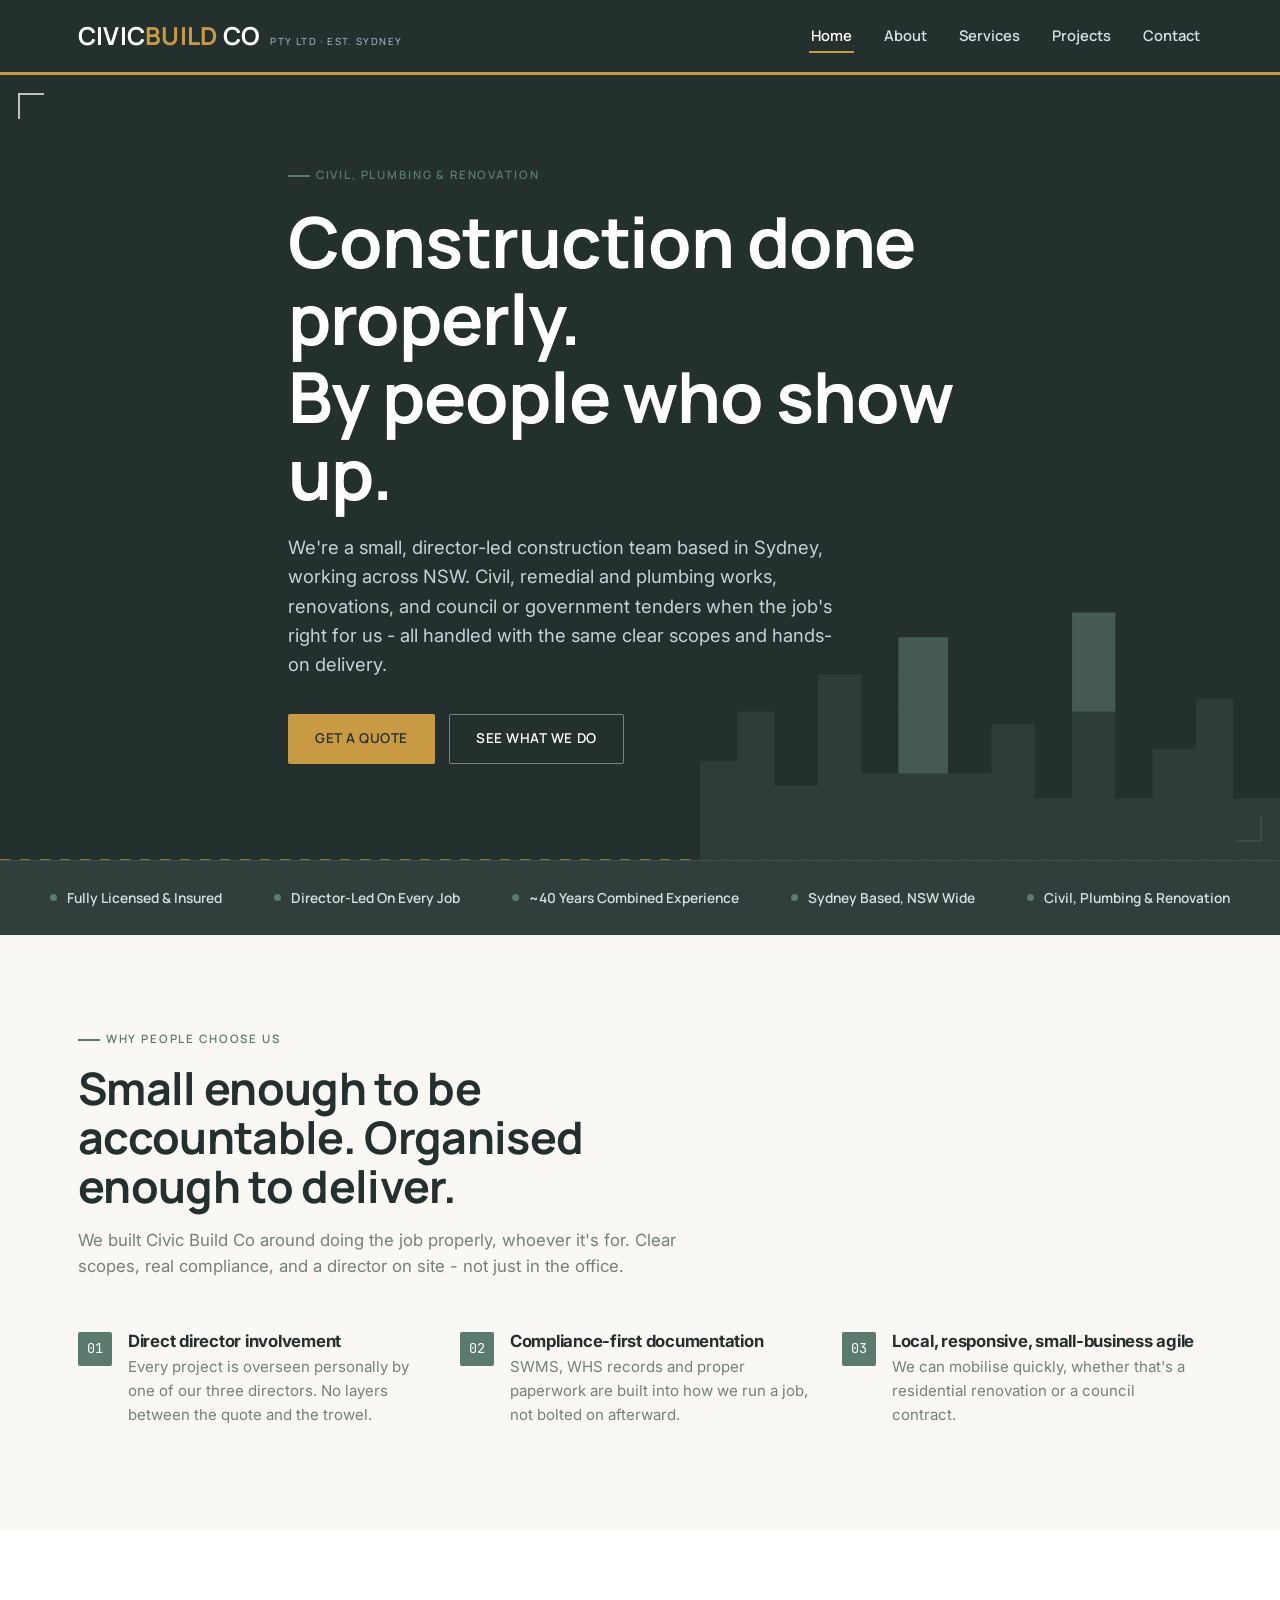
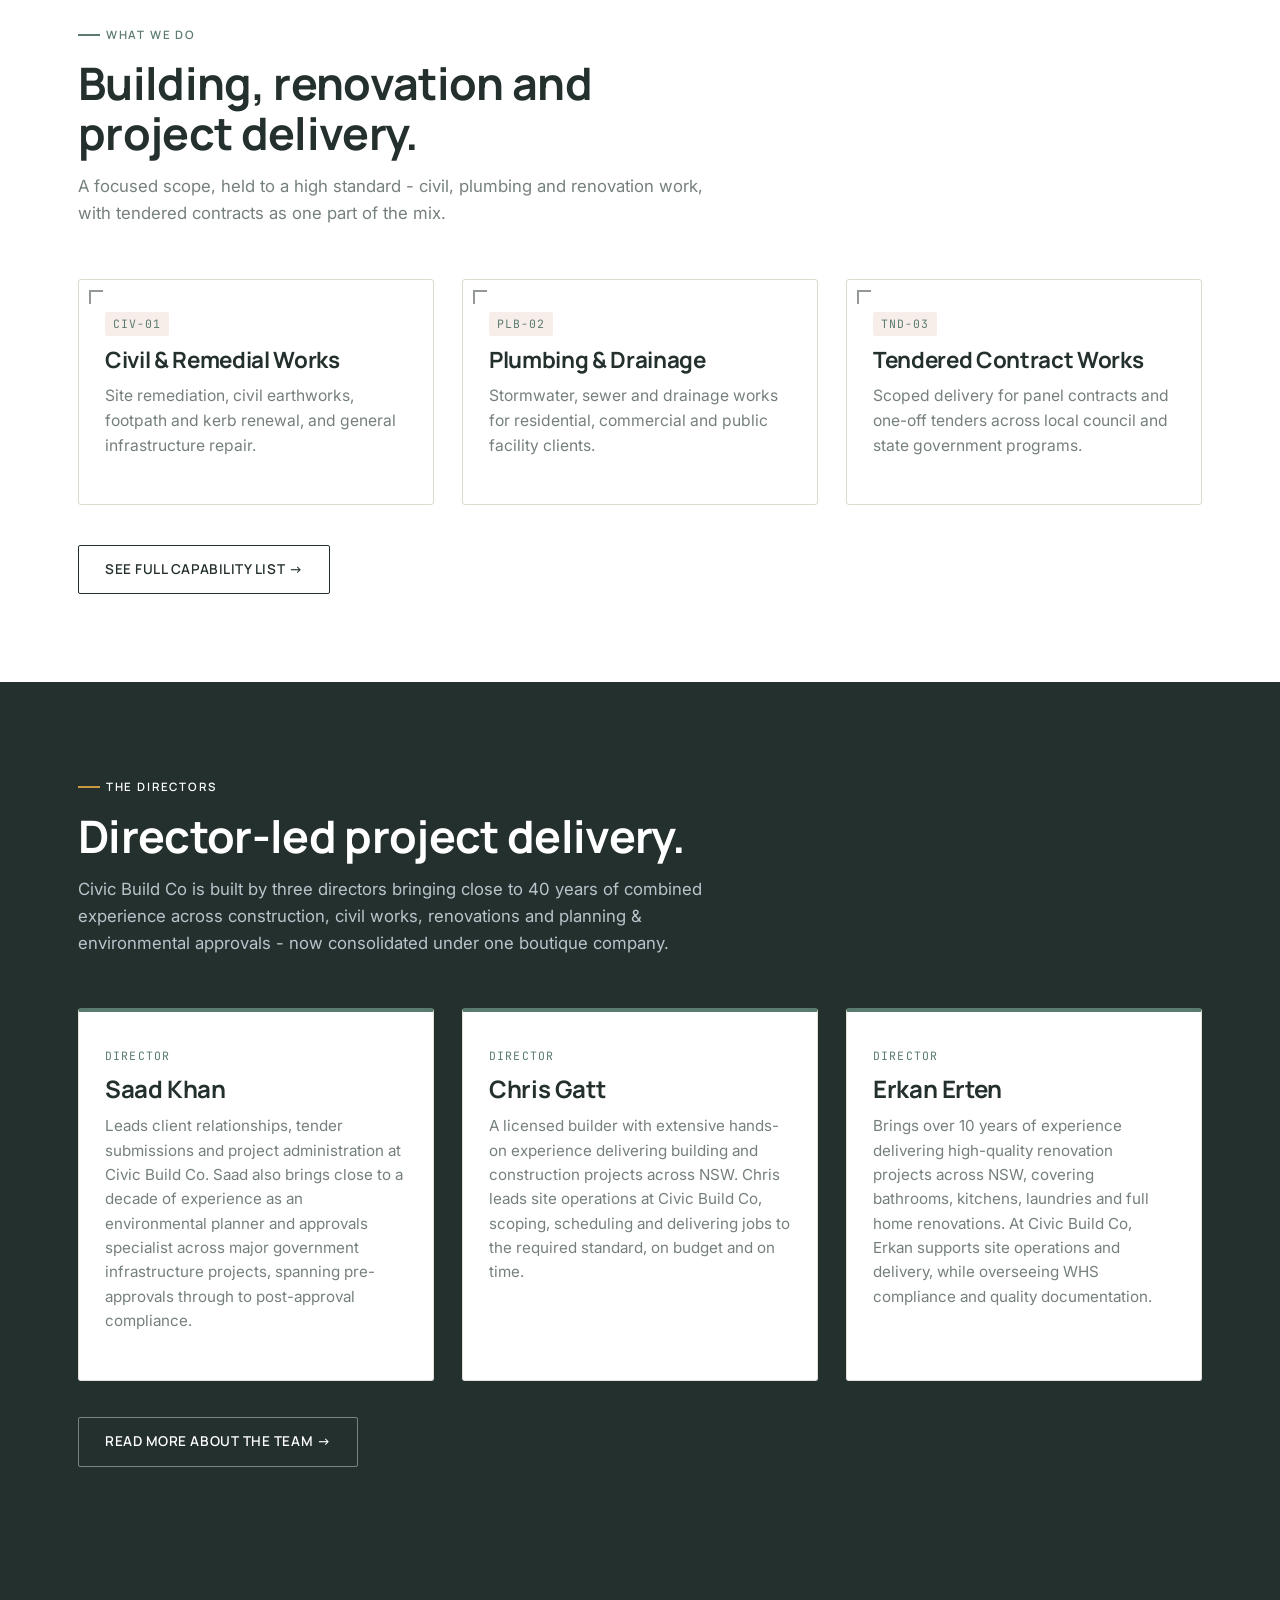
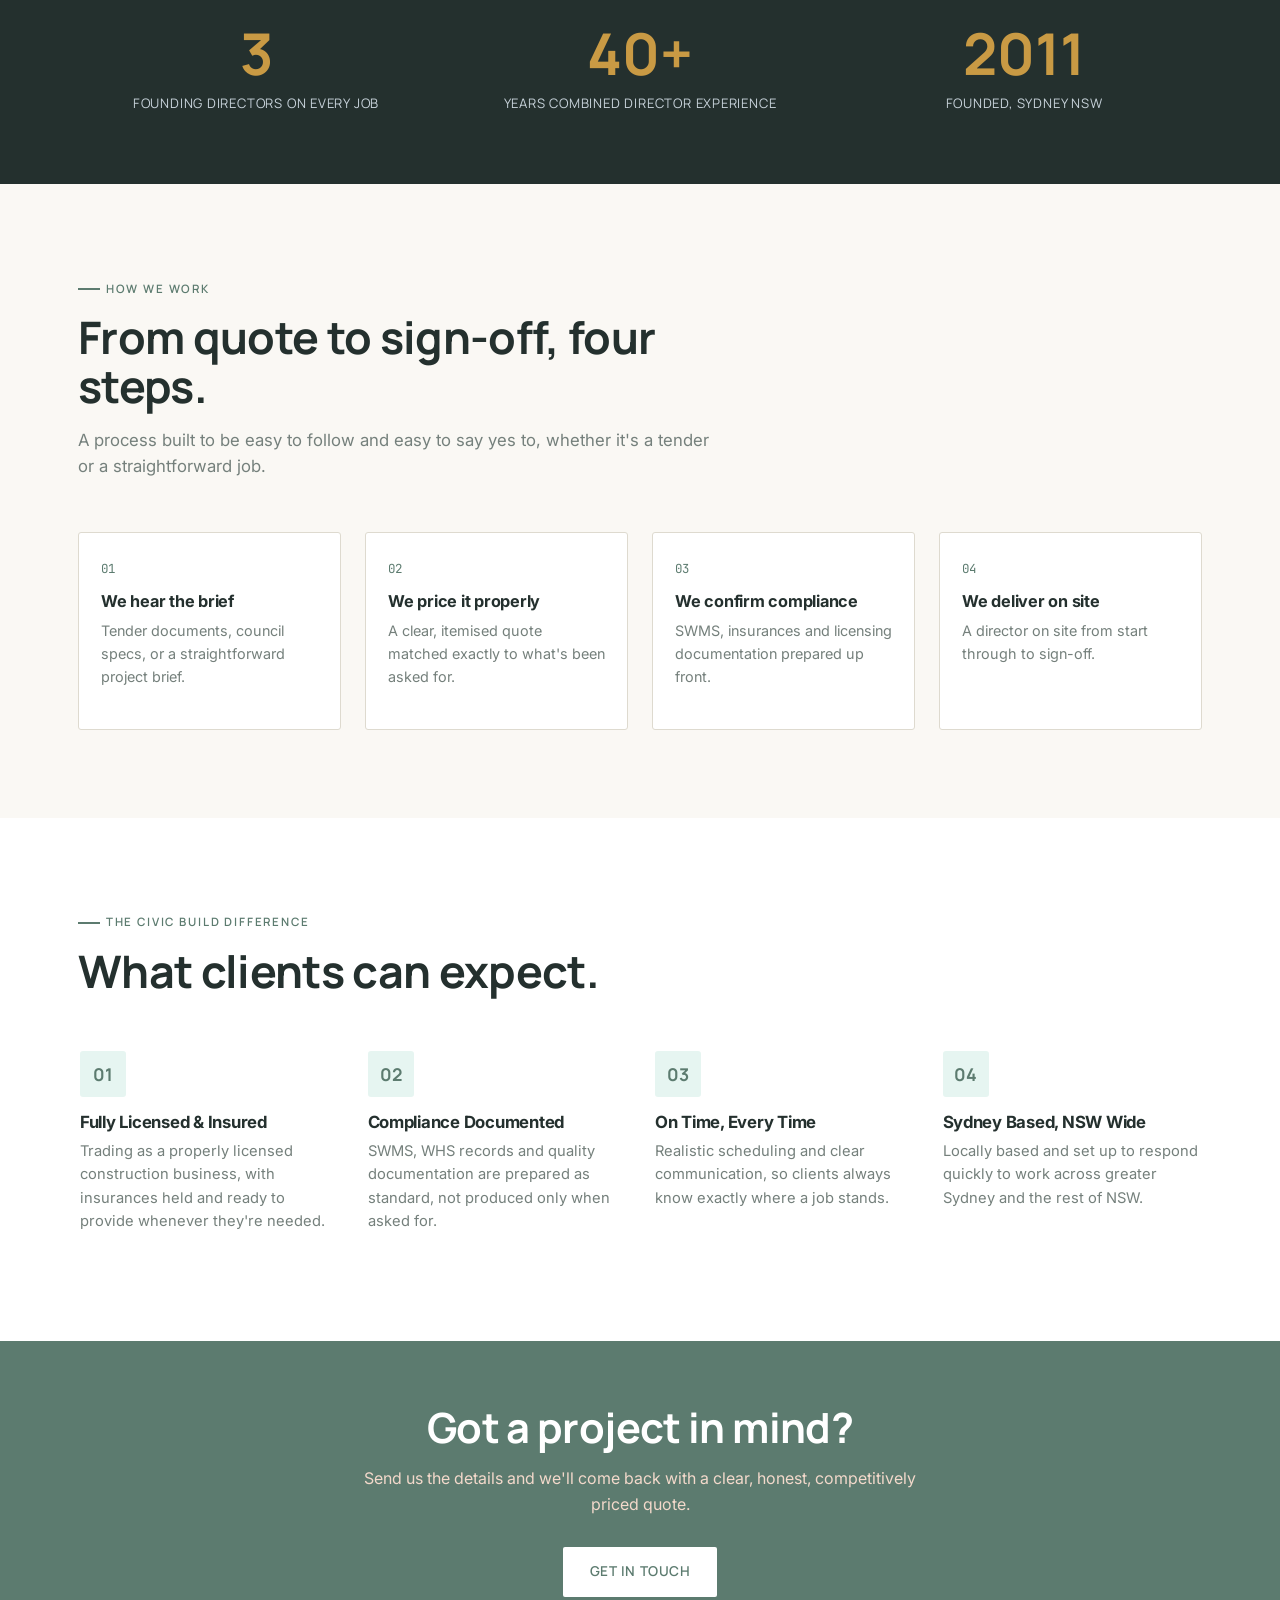
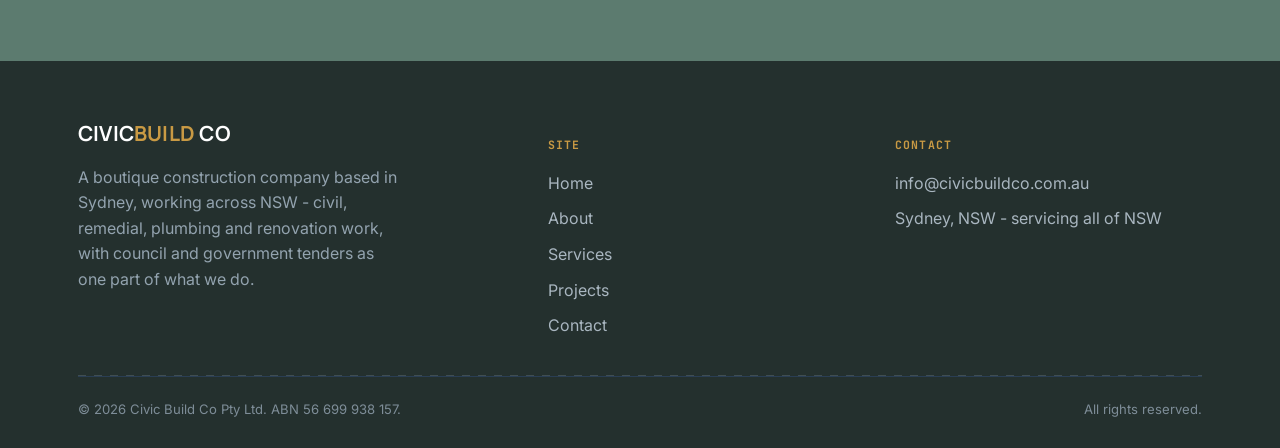
==== commit a880664d: "Add files via upload" ====
--- a/index.html
+++ b/index.html
@@ -271,7 +271,7 @@
       <div>
         <h5>Contact</h5>
         <ul>
-          <li><a href="mailto:[email protected]">[email protected]</a></li>
+          <li><a href="mailto:info@civicbuildco.com.au">info@civicbuildco.com.au</a></li>
           <li>Sydney, NSW - servicing all of NSW</li>
         </ul>
       </div>
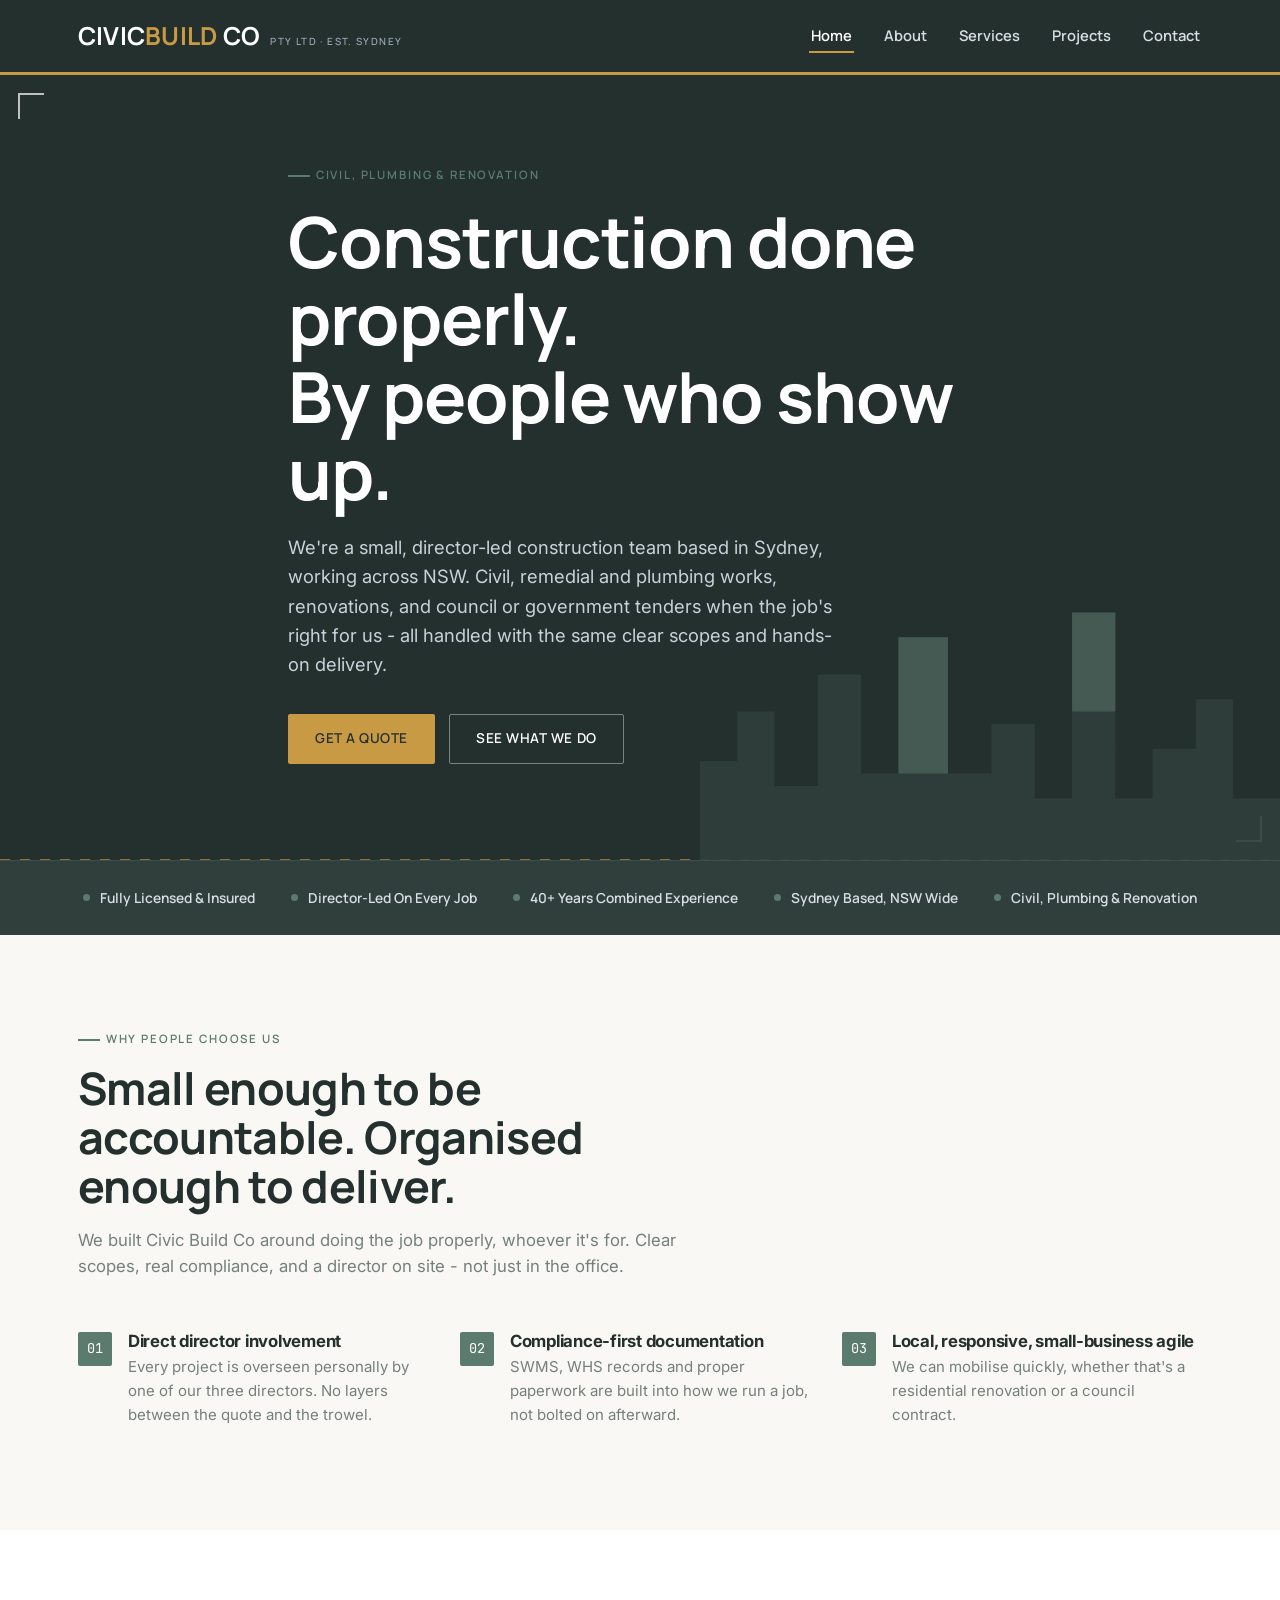
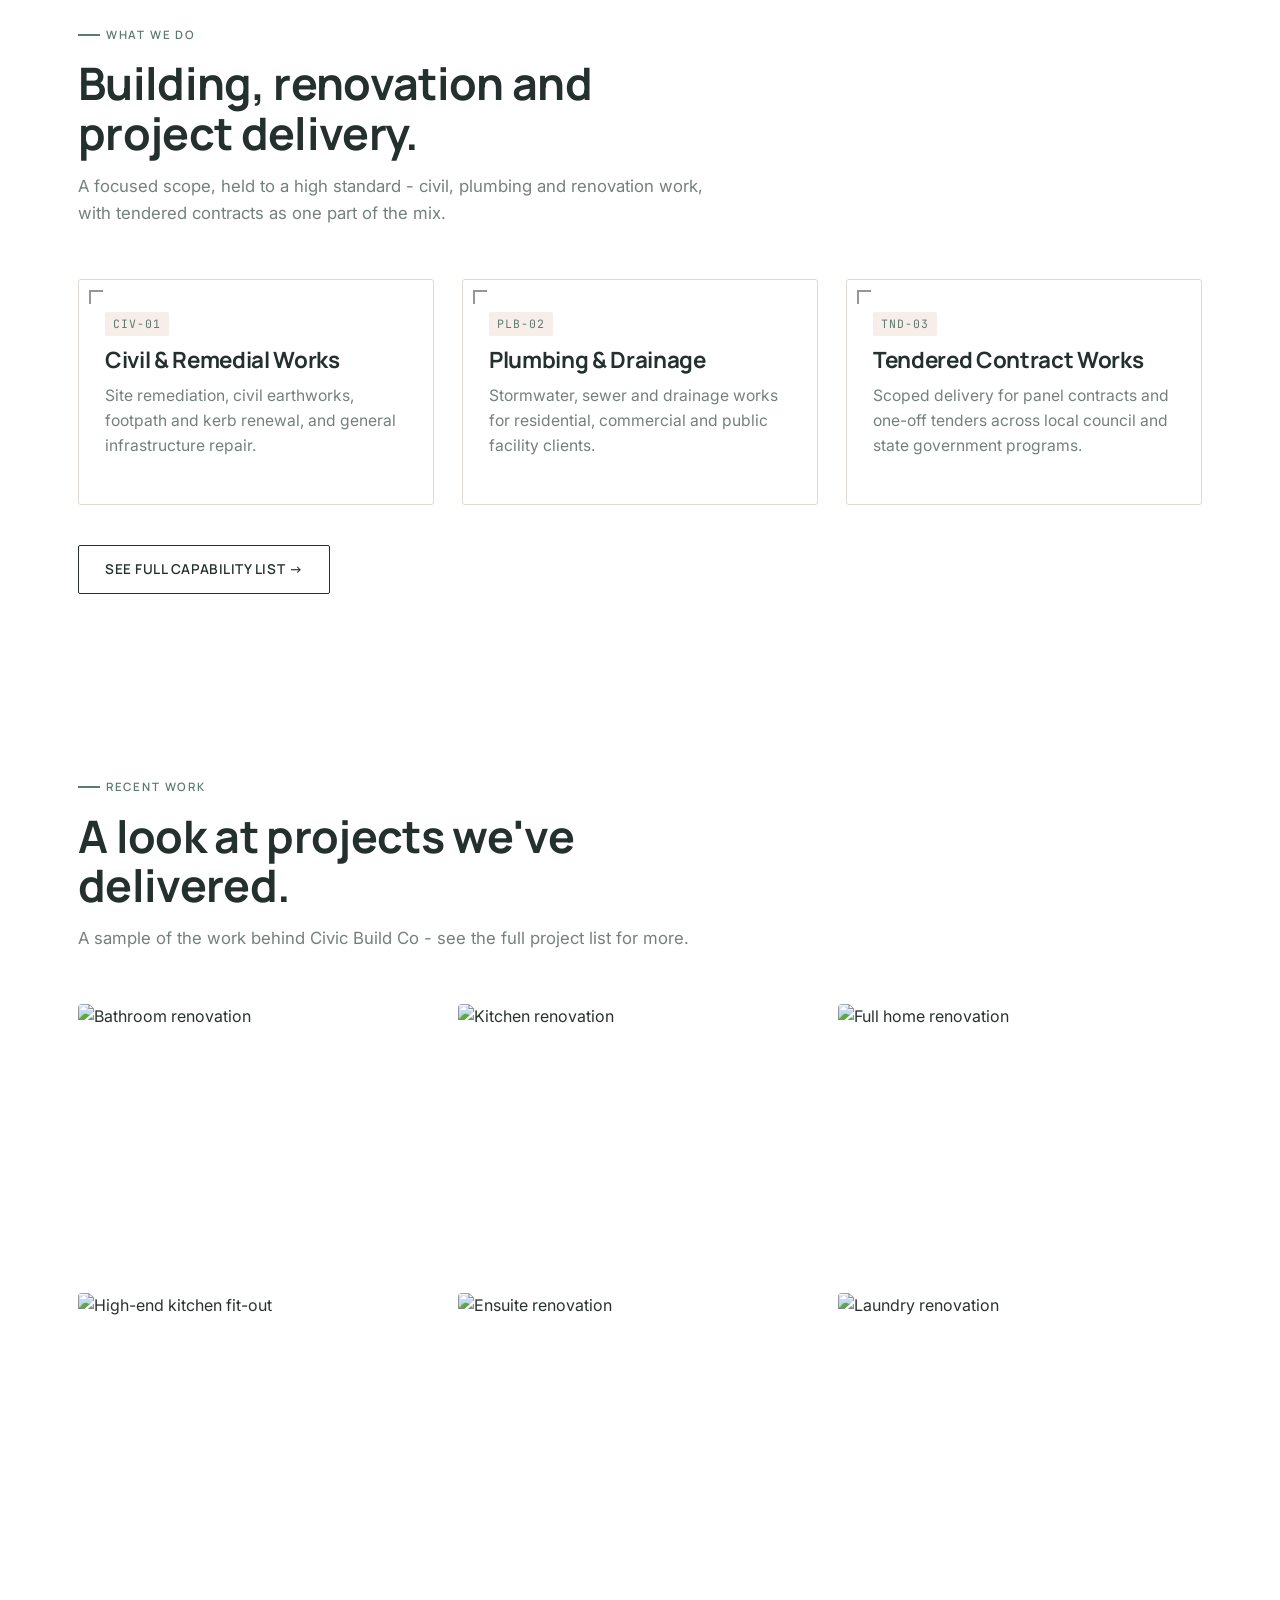
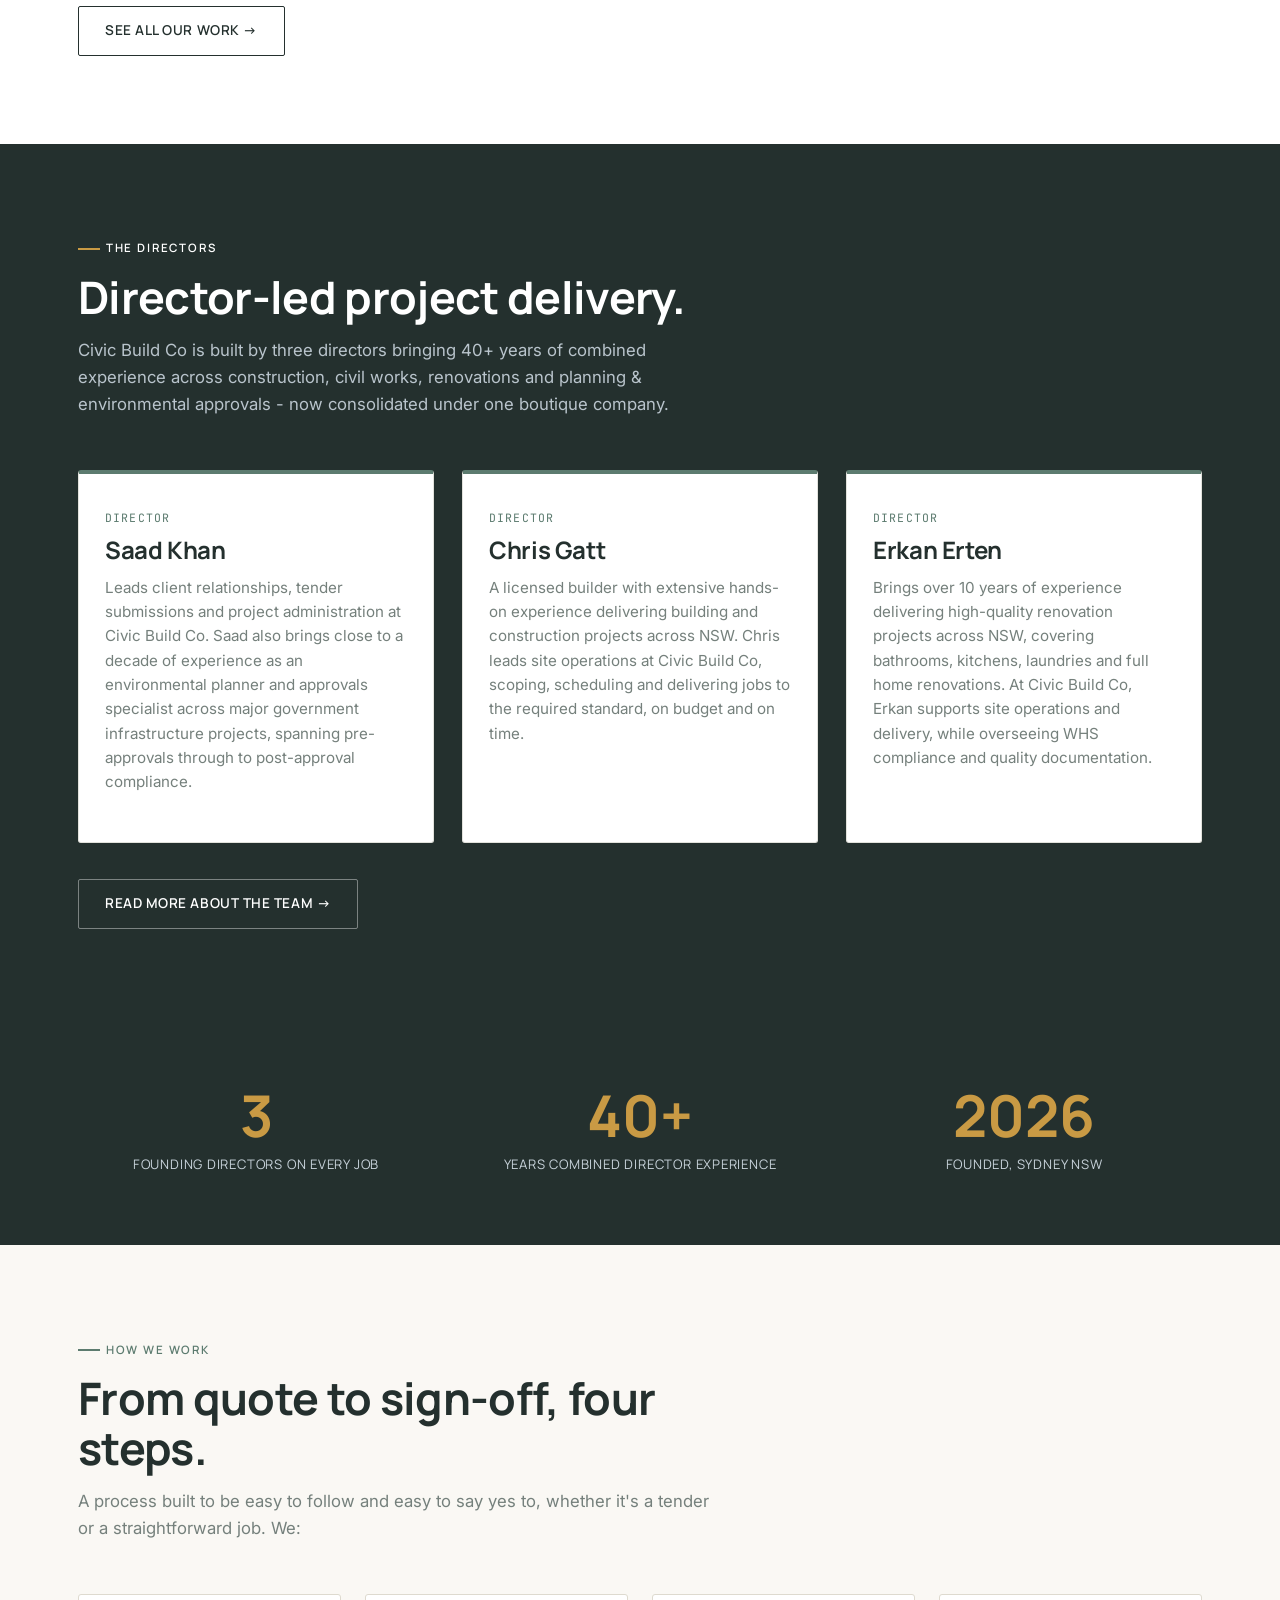
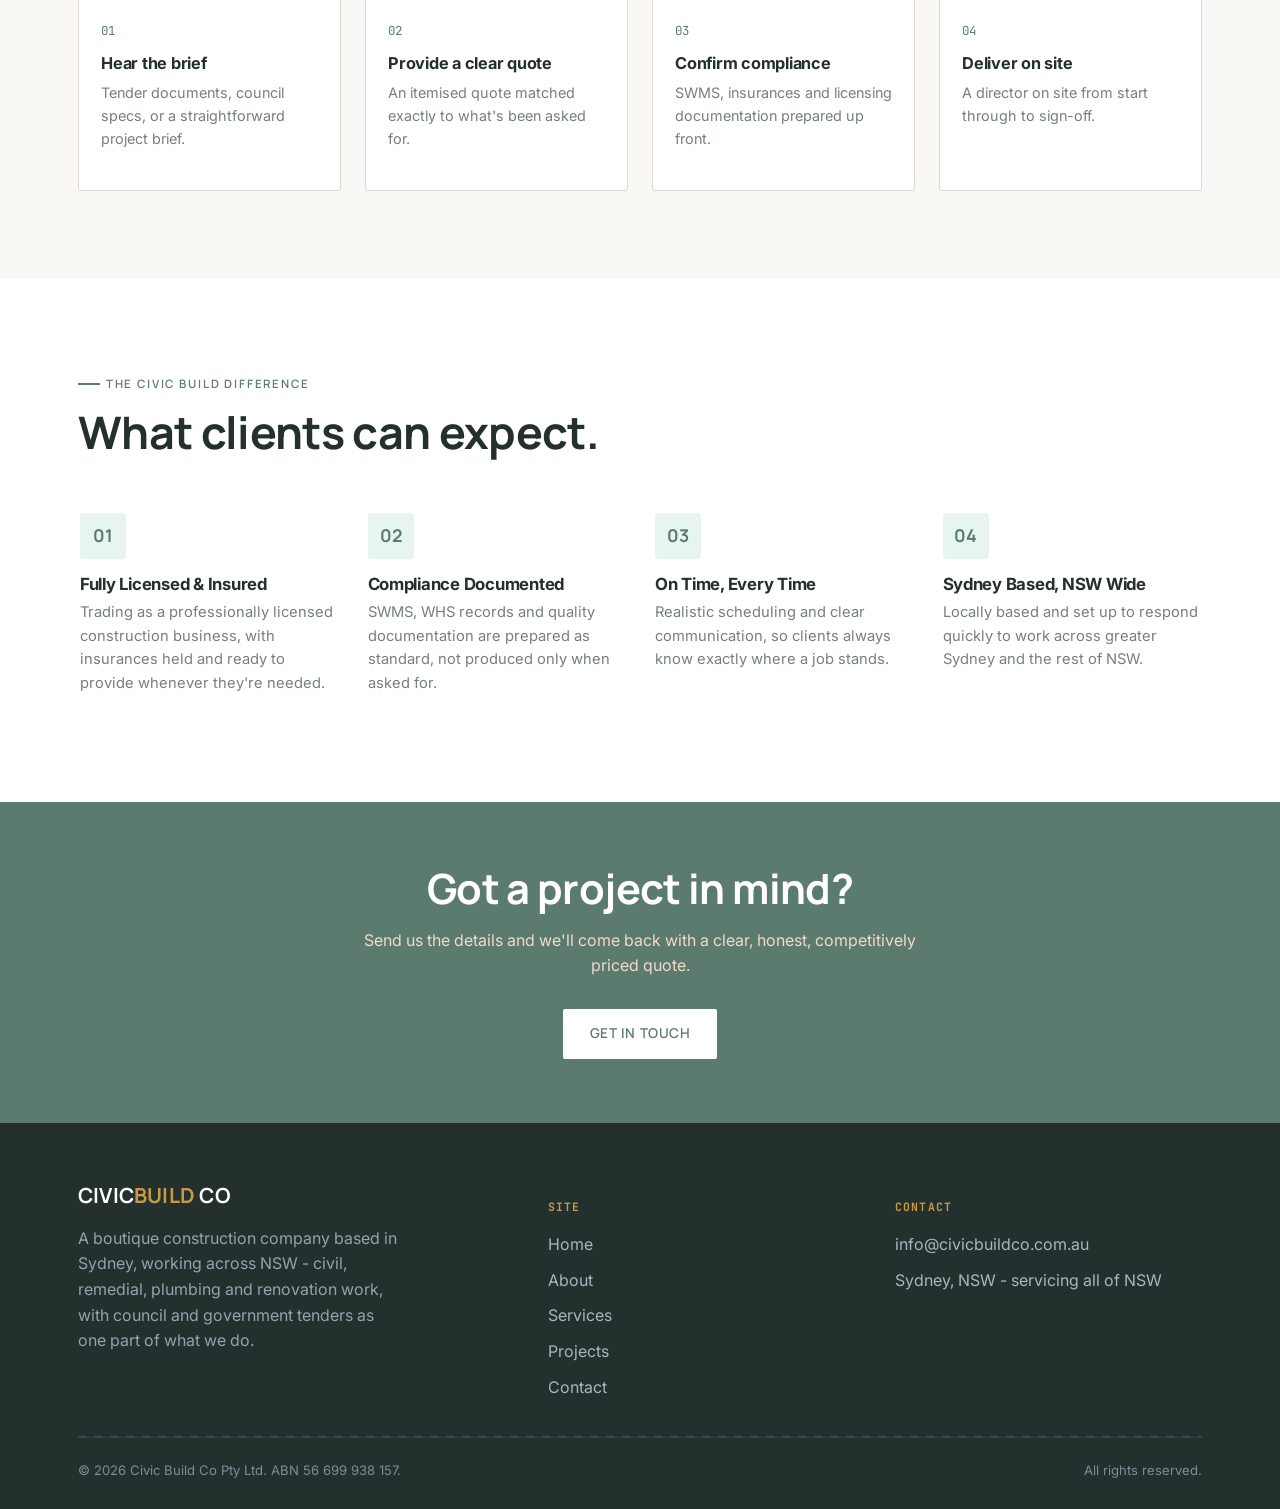
==== commit bce90889: "Add files via upload" ====
--- a/index.html
+++ b/index.html
@@ -53,7 +53,7 @@
     <div class="wrap trust-row">
       <span class="trust-item"><span class="dot"></span>Fully Licensed &amp; Insured</span>
       <span class="trust-item"><span class="dot"></span>Director-Led On Every Job</span>
-      <span class="trust-item"><span class="dot"></span>~40 Years Combined Experience</span>
+      <span class="trust-item"><span class="dot"></span>40+ Years Combined Experience</span>
       <span class="trust-item"><span class="dot"></span>Sydney Based, NSW Wide</span>
       <span class="trust-item"><span class="dot"></span>Civil, Plumbing &amp; Renovation</span>
     </div>
@@ -125,12 +125,45 @@
     </div>
   </section>
 
+  <section class="section-alt">
+    <div class="wrap">
+      <div class="section-head">
+        <span class="eyebrow">Recent Work</span>
+        <h2>A look at projects we've delivered.</h2>
+        <p>A sample of the work behind Civic Build Co - see the full project list for more.</p>
+      </div>
+      <div class="home-gallery">
+        <a class="gallery-item" href="projects.html">
+          <img src="https://apollorenovations.com.au/wp-content/uploads/2026/05/sydney-bathroom-reno-1024x768.jpeg" alt="Bathroom renovation">
+        </a>
+        <a class="gallery-item" href="projects.html">
+          <img src="https://apollorenovations.com.au/wp-content/uploads/2026/05/sydney-kitchen-renovater-1024x768.jpg" alt="Kitchen renovation">
+        </a>
+        <a class="gallery-item" href="projects.html">
+          <img src="https://apollorenovations.com.au/wp-content/uploads/2026/05/sydney-house-renovations-1024x768.jpeg" alt="Full home renovation">
+        </a>
+        <a class="gallery-item" href="projects.html">
+          <img src="https://apollorenovations.com.au/wp-content/uploads/2026/05/luxury-kitchens-sydney.jpg" alt="High-end kitchen fit-out">
+        </a>
+        <a class="gallery-item" href="projects.html">
+          <img src="https://apollorenovations.com.au/wp-content/uploads/2026/05/sydney-ensuite-builder.jpg" alt="Ensuite renovation">
+        </a>
+        <a class="gallery-item" href="projects.html">
+          <img src="https://apollorenovations.com.au/wp-content/uploads/2026/05/sydney-laundry-renovation-768x1024.jpeg" alt="Laundry renovation">
+        </a>
+      </div>
+      <div style="margin-top:40px;">
+        <a href="projects.html" class="btn btn-ink">See all our work →</a>
+      </div>
+    </div>
+  </section>
+
   <section class="section-ink">
     <div class="wrap">
       <div class="section-head">
         <span class="eyebrow">The Directors</span>
         <h2>Director-led project delivery.</h2>
-        <p>Civic Build Co is built by three directors bringing close to 40 years of combined experience across construction, civil works, renovations and planning &amp; environmental approvals - now consolidated under one boutique company.</p>
+        <p>Civic Build Co is built by three directors bringing 40+ years of combined experience across construction, civil works, renovations and planning &amp; environmental approvals - now consolidated under one boutique company.</p>
       </div>
       <div class="grid grid-3">
         <div class="director">
@@ -185,23 +218,23 @@
       <div class="section-head">
         <span class="eyebrow">How We Work</span>
         <h2>From quote to sign-off, four steps.</h2>
-        <p>A process built to be easy to follow and easy to say yes to, whether it's a tender or a straightforward job.</p>
+        <p>A process built to be easy to follow and easy to say yes to, whether it's a tender or a straightforward job. We:</p>
       </div>
       <div class="step-row">
         <div class="step-card">
-          <h4>We hear the brief</h4>
+          <h4>Hear the brief</h4>
           <p>Tender documents, council specs, or a straightforward project brief.</p>
         </div>
         <div class="step-card">
-          <h4>We price it properly</h4>
-          <p>A clear, itemised quote matched exactly to what's been asked for.</p>
+          <h4>Provide a clear quote</h4>
+          <p>An itemised quote matched exactly to what's been asked for.</p>
         </div>
         <div class="step-card">
-          <h4>We confirm compliance</h4>
+          <h4>Confirm compliance</h4>
           <p>SWMS, insurances and licensing documentation prepared up front.</p>
         </div>
         <div class="step-card">
-          <h4>We deliver on site</h4>
+          <h4>Deliver on site</h4>
           <p>A director on site from start through to sign-off.</p>
         </div>
       </div>
@@ -218,7 +251,7 @@
         <div class="difference-card">
           <div class="icon">01</div>
           <h4>Fully Licensed &amp; Insured</h4>
-          <p>Trading as a properly licensed construction business, with insurances held and ready to provide whenever they're needed.</p>
+          <p>Trading as a professionally licensed construction business, with insurances held and ready to provide whenever they're needed.</p>
         </div>
         <div class="difference-card">
           <div class="icon">02</div>
--- a/styles.css
+++ b/styles.css
@@ -519,9 +519,9 @@
 .trust-row{
   display:flex;
   flex-wrap:wrap;
-  justify-content:space-between;
-  gap: 22px 32px;
-  padding: 26px 0;
+  justify-content:center;
+  gap: 18px 36px;
+  padding: 26px 8px;
 }
 .trust-item{
   display:flex;
@@ -537,6 +537,15 @@
   border-radius: 50%;
   background: var(--rust);
   flex-shrink:0;
+}
+@media (max-width:640px){
+  .trust-row{
+    flex-direction:column;
+    align-items:center;
+    text-align:center;
+    gap:14px;
+    padding: 24px 20px;
+  }
 }
 
 /* ---------- difference grid (4-col feature list) ---------- */
@@ -630,6 +639,33 @@
 }
 .skip-link:focus{ left: 12px; top:12px; }
 
+/* ---------- home page recent-work gallery ---------- */
+.home-gallery{
+  display:grid;
+  grid-template-columns: repeat(3, 1fr);
+  gap: 16px;
+}
+.gallery-item{
+  display:block;
+  position:relative;
+  aspect-ratio: 4 / 3;
+  overflow:hidden;
+  border-radius: 4px;
+}
+.gallery-item img{
+  width:100%; height:100%;
+  object-fit: cover;
+  display:block;
+  transition: transform .35s ease;
+}
+.gallery-item:hover img{ transform: scale(1.06); }
+@media (max-width:900px){
+  .home-gallery{ grid-template-columns: repeat(2, 1fr); }
+}
+@media (max-width:560px){
+  .home-gallery{ grid-template-columns: 1fr 1fr; gap: 10px; }
+}
+
 @media (prefers-reduced-motion: reduce){
   *{ scroll-behavior: auto !important; transition:none !important; }
 }
